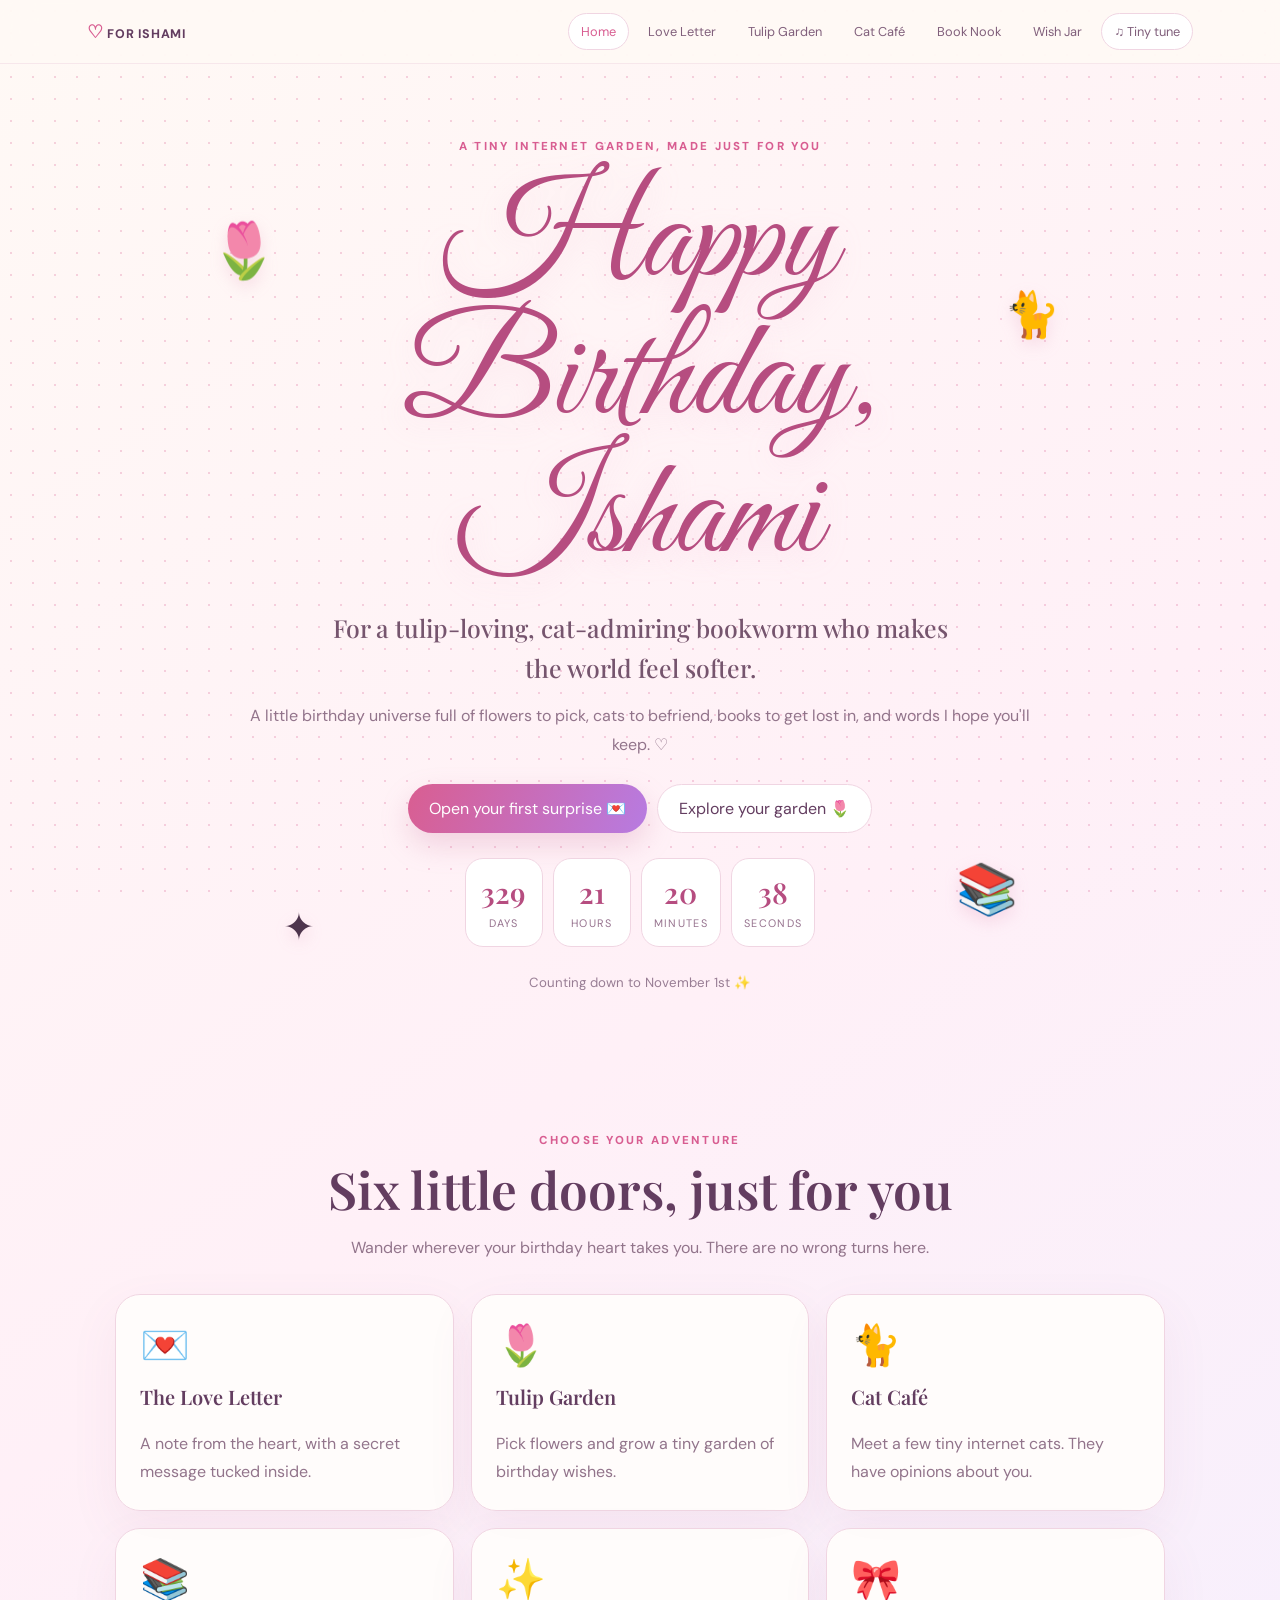
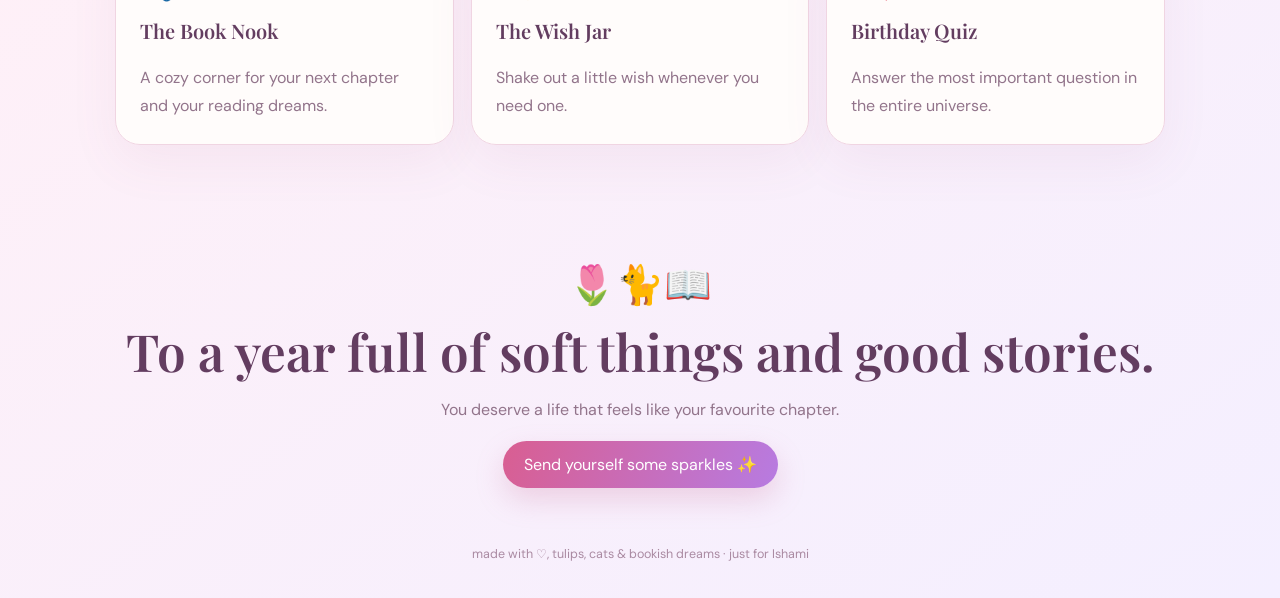
==== index.html @ 0a57facf "Add files via upload" ====
<!doctype html>
<html lang="en"><head><meta charset="utf-8"><meta name="viewport" content="width=device-width,initial-scale=1"><meta name="theme-color" content="#fff4f8"><meta name="description" content="A cute birthday garden made with tulips, cats, books, and love."><title>A Birthday Garden | For Ishami ♡</title><link rel="stylesheet" href="style.css"></head><body>
<div class="topbar"><nav class="nav"><a class="brand" href="index.html"><span>♡</span> for Ishami</a><div class="navlinks"><a class="active" href="index.html">Home</a><a class="" href="letter.html">Love Letter</a><a class="" href="garden.html">Tulip Garden</a><a class="" href="cats.html">Cat Café</a><a class="" href="library.html">Book Nook</a><a class="" href="wishes.html">Wish Jar</a><button class="music-btn" id="musicBtn" aria-pressed="false">♫ Tiny tune</button></div></nav></div>

<main>
<header class="hero wrap"><span class="float f1">🌷</span><span class="float f2">🐈</span><span class="float f3">✦</span><span class="float f4">📚</span>
<div class="hero-inner"><div class="eyebrow">a tiny internet garden, made just for you</div><h1>Happy Birthday,<br>Ishami</h1><p class="lead">For a tulip-loving, cat-admiring bookworm who makes the world feel softer.</p><p class="muted">A little birthday universe full of flowers to pick, cats to befriend, books to get lost in, and words I hope you'll keep. ♡</p><div class="actions"><a class="btn" href="letter.html">Open your first surprise 💌</a><a class="btn secondary" href="garden.html">Explore your garden 🌷</a></div><div class="countdown" id="countdown"><div class="time-box"><strong id="days">--</strong><span>Days</span></div><div class="time-box"><strong id="hours">--</strong><span>Hours</span></div><div class="time-box"><strong id="mins">--</strong><span>Minutes</span></div><div class="time-box"><strong id="secs">--</strong><span>Seconds</span></div></div><p class="tiny" id="countNote">Counting down to November 1st ✨</p></div></header>
<section class="section wrap"><div class="section-head"><div class="kicker">choose your adventure</div><h2>Six little doors, just for you</h2><p class="muted">Wander wherever your birthday heart takes you. There are no wrong turns here.</p></div><div class="grid">
<a class="card" href="letter.html"><span class="big">💌</span><h3>The Love Letter</h3><p>A note from the heart, with a secret message tucked inside.</p></a>
<a class="card" href="garden.html"><span class="big">🌷</span><h3>Tulip Garden</h3><p>Pick flowers and grow a tiny garden of birthday wishes.</p></a>
<a class="card" href="cats.html"><span class="big">🐈</span><h3>Cat Café</h3><p>Meet a few tiny internet cats. They have opinions about you.</p></a>
<a class="card" href="library.html"><span class="big">📚</span><h3>The Book Nook</h3><p>A cozy corner for your next chapter and your reading dreams.</p></a>
<a class="card" href="wishes.html"><span class="big">✨</span><h3>The Wish Jar</h3><p>Shake out a little wish whenever you need one.</p></a>
<a class="card" href="wishes.html#quiz"><span class="big">🎀</span><h3>Birthday Quiz</h3><p>Answer the most important question in the entire universe.</p></a>
</div></section><section class="endcap wrap"><div class="end-emoji">🌷🐈📖</div><h2>To a year full of soft things and good stories.</h2><p class="muted">You deserve a life that feels like your favourite chapter.</p><button class="btn" data-burst>Send yourself some sparkles ✨</button></section></main>
<footer class="footer">made with ♡, tulips, cats & bookish dreams · just for Ishami</footer>
<script src="script.js"></script></body></html>
---- style.css ----
@import url('https://fonts.googleapis.com/css2?family=DM+Sans:wght@400;500;600;700&family=Great+Vibes&family=Playfair+Display:wght@500;600;700&display=swap');
:root{--rose:#d85d91;--rose2:#f5a9c8;--plum:#633d60;--ink:#4e354d;--muted:#92748b;--cream:#fff9f5;--lilac:#eee5ff;--card:#fffdfbe8;--line:#f0d5e2;--shadow:0 18px 50px #9c5b8212}
*{box-sizing:border-box}html{scroll-behavior:smooth}body{margin:0;min-height:100vh;color:var(--ink);font-family:"DM Sans",sans-serif;background:linear-gradient(145deg,#fff9f5,#fff0f7 48%,#f4efff);overflow-x:hidden}
body:before{content:"";position:fixed;inset:0;z-index:-1;pointer-events:none;opacity:.25;background-image:radial-gradient(#d85d91 1px,transparent 1px);background-size:22px 22px}
a{color:inherit;text-decoration:none}button,input{font:inherit}button{cursor:pointer}.topbar{position:sticky;top:0;z-index:20;background:#fff9f5d9;backdrop-filter:blur(16px);border-bottom:1px solid #f0d5e280}.nav{max-width:1150px;margin:auto;padding:13px 22px;display:flex;align-items:center;justify-content:space-between;gap:15px}.brand{font-weight:800;letter-spacing:.06em;font-size:.78rem;text-transform:uppercase;color:var(--plum);white-space:nowrap}.brand span{color:var(--rose);font-size:1.1rem}.navlinks{display:flex;gap:6px;align-items:center;flex-wrap:wrap;justify-content:flex-end}.navlinks a,.music-btn{padding:9px 12px;border-radius:999px;font-size:.8rem;color:#805f7b;border:1px solid transparent;background:transparent}.navlinks a:hover,.navlinks a.active{background:#fff;border-color:var(--line);color:var(--rose)}.music-btn{background:#fff;border-color:var(--line)}.wrap{width:min(1050px,calc(100% - 36px));margin:auto}.hero{min-height:78vh;display:grid;place-items:center;text-align:center;padding:75px 0 65px;position:relative}.hero-inner{max-width:800px;position:relative;z-index:1}.eyebrow,.kicker{font-size:.72rem;letter-spacing:.2em;text-transform:uppercase;font-weight:800;color:var(--rose)}h1,h2,h3,p{margin-top:0}h1{font:400 clamp(4.5rem,12vw,8.8rem)/.98 "Great Vibes",cursive;color:#b64d80;margin:20px 0;text-shadow:0 8px 30px #e9a4c633}h2{font:600 clamp(2rem,5vw,3.2rem)/1.15 "Playfair Display",serif;color:var(--plum);margin:12px 0 15px}h3{font:600 1.25rem "Playfair Display",serif;color:var(--plum)}.lead{font:500 clamp(1.1rem,3vw,1.55rem)/1.6 "Playfair Display",serif;color:#76556e;max-width:650px;margin:0 auto 15px}.muted{color:var(--muted);line-height:1.8}.btn{border:0;border-radius:999px;padding:13px 21px;background:linear-gradient(110deg,#d95e91,#b77be1);color:white;box-shadow:0 12px 28px #cf78a044;display:inline-flex;align-items:center;justify-content:center;gap:8px;transition:transform .2s,box-shadow .2s}.btn:hover{transform:translateY(-3px);box-shadow:0 16px 34px #cf78a066}.btn.secondary{background:#fff;color:var(--plum);border:1px solid var(--line);box-shadow:none}.actions{display:flex;justify-content:center;gap:10px;flex-wrap:wrap;margin-top:24px}.float{position:absolute;user-select:none;animation:drift 6s ease-in-out infinite;filter:drop-shadow(0 6px 8px #d879a533)}.f1{top:15%;left:9%;font-size:3.4rem}.f2{top:22%;right:10%;font-size:2.8rem;animation-delay:-2s}.f3{bottom:12%;left:16%;font-size:2.4rem;animation-delay:-3s}.f4{bottom:15%;right:14%;font-size:3.1rem;animation-delay:-1s}@keyframes drift{0%,100%{transform:translateY(0) rotate(-7deg)}50%{transform:translateY(-15px) rotate(8deg)}}.section{padding:60px 0 85px}.section-head{text-align:center;margin-bottom:32px}.section-head .muted{max-width:580px;margin:0 auto}.grid{display:grid;grid-template-columns:repeat(3,minmax(0,1fr));gap:17px}.card{background:var(--card);border:1px solid var(--line);border-radius:25px;padding:24px;box-shadow:var(--shadow);transition:transform .25s,border-color .25s}.card:hover{transform:translateY(-5px);border-color:#e8b6cc}.card .big{font-size:2.5rem;display:block;margin-bottom:12px}.card p{color:var(--muted);line-height:1.75;margin-bottom:0}.panel{max-width:760px;margin:0 auto;background:var(--card);border:1px solid var(--line);border-radius:28px;padding:clamp(24px,5vw,45px);box-shadow:var(--shadow)}.letter-text{font:1.08rem/2 "Playfair Display",serif;color:#76556e}.signature{font:2.7rem "Great Vibes",cursive;color:#bd5c8b;margin-top:18px}.hidden{display:none}.hidden.show{display:block;animation:fadeUp .5s ease both}@keyframes fadeUp{from{opacity:0;transform:translateY(10px)}to{opacity:1;transform:translateY(0)}}.footer{text-align:center;color:#aa8aa2;font-size:.78rem;padding:28px 15px 36px}.pill{display:inline-block;padding:7px 11px;border-radius:999px;background:#fff;border:1px solid var(--line);font-size:.78rem;color:#946a8a}.countdown{display:flex;justify-content:center;gap:10px;flex-wrap:wrap;margin:25px 0}.time-box{min-width:78px;padding:14px 12px;border-radius:18px;background:#fff;border:1px solid var(--line)}.time-box strong{display:block;font:600 1.8rem "Playfair Display",serif;color:#b64d80}.time-box span{font-size:.68rem;text-transform:uppercase;letter-spacing:.12em;color:#96728e}.tiny{font-size:.83rem;color:#987d94;line-height:1.7}.divider{height:1px;background:var(--line);margin:22px 0}.garden{display:grid;grid-template-columns:repeat(4,1fr);gap:12px}.flower{border:1px solid var(--line);border-radius:22px;min-height:130px;background:#fffdfb;display:grid;place-items:center;font-size:2.6rem;transition:transform .2s;position:relative}.flower:hover{transform:rotate(-4deg) scale(1.04)}.flower small{display:block;font-size:.72rem;color:var(--muted);text-align:center;margin-top:5px}.flower .flower-content{text-align:center}.cat-grid{display:grid;grid-template-columns:repeat(3,1fr);gap:14px}.cat{background:#fff;border:1px solid var(--line);border-radius:25px;padding:20px;text-align:center;cursor:pointer;transition:transform .2s}.cat:hover{transform:translateY(-5px) rotate(1deg)}.cat-face{font-size:4rem;display:block}.cat p{color:var(--muted);font-size:.9rem;line-height:1.6}.cat-status{min-height:25px;text-align:center;color:var(--rose);margin-top:20px;font-weight:700}.book-list{display:grid;grid-template-columns:repeat(2,1fr);gap:14px}.book{display:flex;gap:16px;align-items:center;background:#fff;border:1px solid var(--line);border-radius:22px;padding:18px}.book-cover{width:64px;height:90px;flex-shrink:0;border-radius:8px 12px 12px 8px;background:linear-gradient(135deg,#e9c1d5,#b9a4e5);box-shadow:inset 5px 0 #ffffff66;display:grid;place-items:center;font-size:1.8rem}.book:nth-child(2n) .book-cover{background:linear-gradient(135deg,#f4d7a7,#e9a9bd)}.book:nth-child(3n) .book-cover{background:linear-gradient(135deg,#c7e5d5,#b3b0e7)}.book h3{margin:0 0 6px}.book p{font-size:.85rem;color:var(--muted);line-height:1.6;margin:0}.jar{font-size:5rem;display:block;text-align:center;filter:drop-shadow(0 12px 14px #b67ba233)}.wish-output{min-height:95px;display:grid;place-items:center;text-align:center;font:1.25rem/1.6 "Playfair Display",serif;color:#855d7d;margin:18px 0}.quiz-options{display:flex;flex-wrap:wrap;justify-content:center;gap:10px;margin:22px 0}.quiz-options button{border:1px solid var(--line);background:#fff;border-radius:999px;padding:11px 16px;color:var(--plum)}.quiz-options button:hover,.quiz-options button.chosen{background:#fce7f0;border-color:#e9a3c0}.answer{min-height:26px;text-align:center;color:var(--rose);font-weight:700}.sparkle{position:fixed;pointer-events:none;z-index:99;font-size:18px;animation:pop 1s ease-out forwards}@keyframes pop{0%{opacity:1;transform:translate(0,0) scale(.5)}100%{opacity:0;transform:translate(var(--dx),var(--dy)) rotate(160deg) scale(1.5)}}.progress{height:8px;background:#f5dfeb;border-radius:99px;overflow:hidden;margin:20px 0}.progress span{display:block;height:100%;width:0;background:linear-gradient(90deg,#d95e91,#b77be1);transition:width .3s}.endcap{text-align:center;padding:30px 0}.endcap .end-emoji{font-size:2.4rem}@media(max-width:760px){.nav{align-items:flex-start;flex-direction:column}.navlinks{justify-content:flex-start}.navlinks a{padding:8px 10px}.grid{grid-template-columns:1fr}.cat-grid{grid-template-columns:repeat(2,1fr)}.garden{grid-template-columns:repeat(2,1fr)}.book-list{grid-template-columns:1fr}.f1{left:3%;top:13%}.f2{right:3%;top:18%}.f3{left:5%;bottom:8%}.f4{right:5%;bottom:9%}.hero{min-height:75vh}}@media(prefers-reduced-motion:reduce){*,*:before,*:after{animation-duration:.01ms!important;animation-iteration-count:1!important;scroll-behavior:auto!important;transition:none!important}}
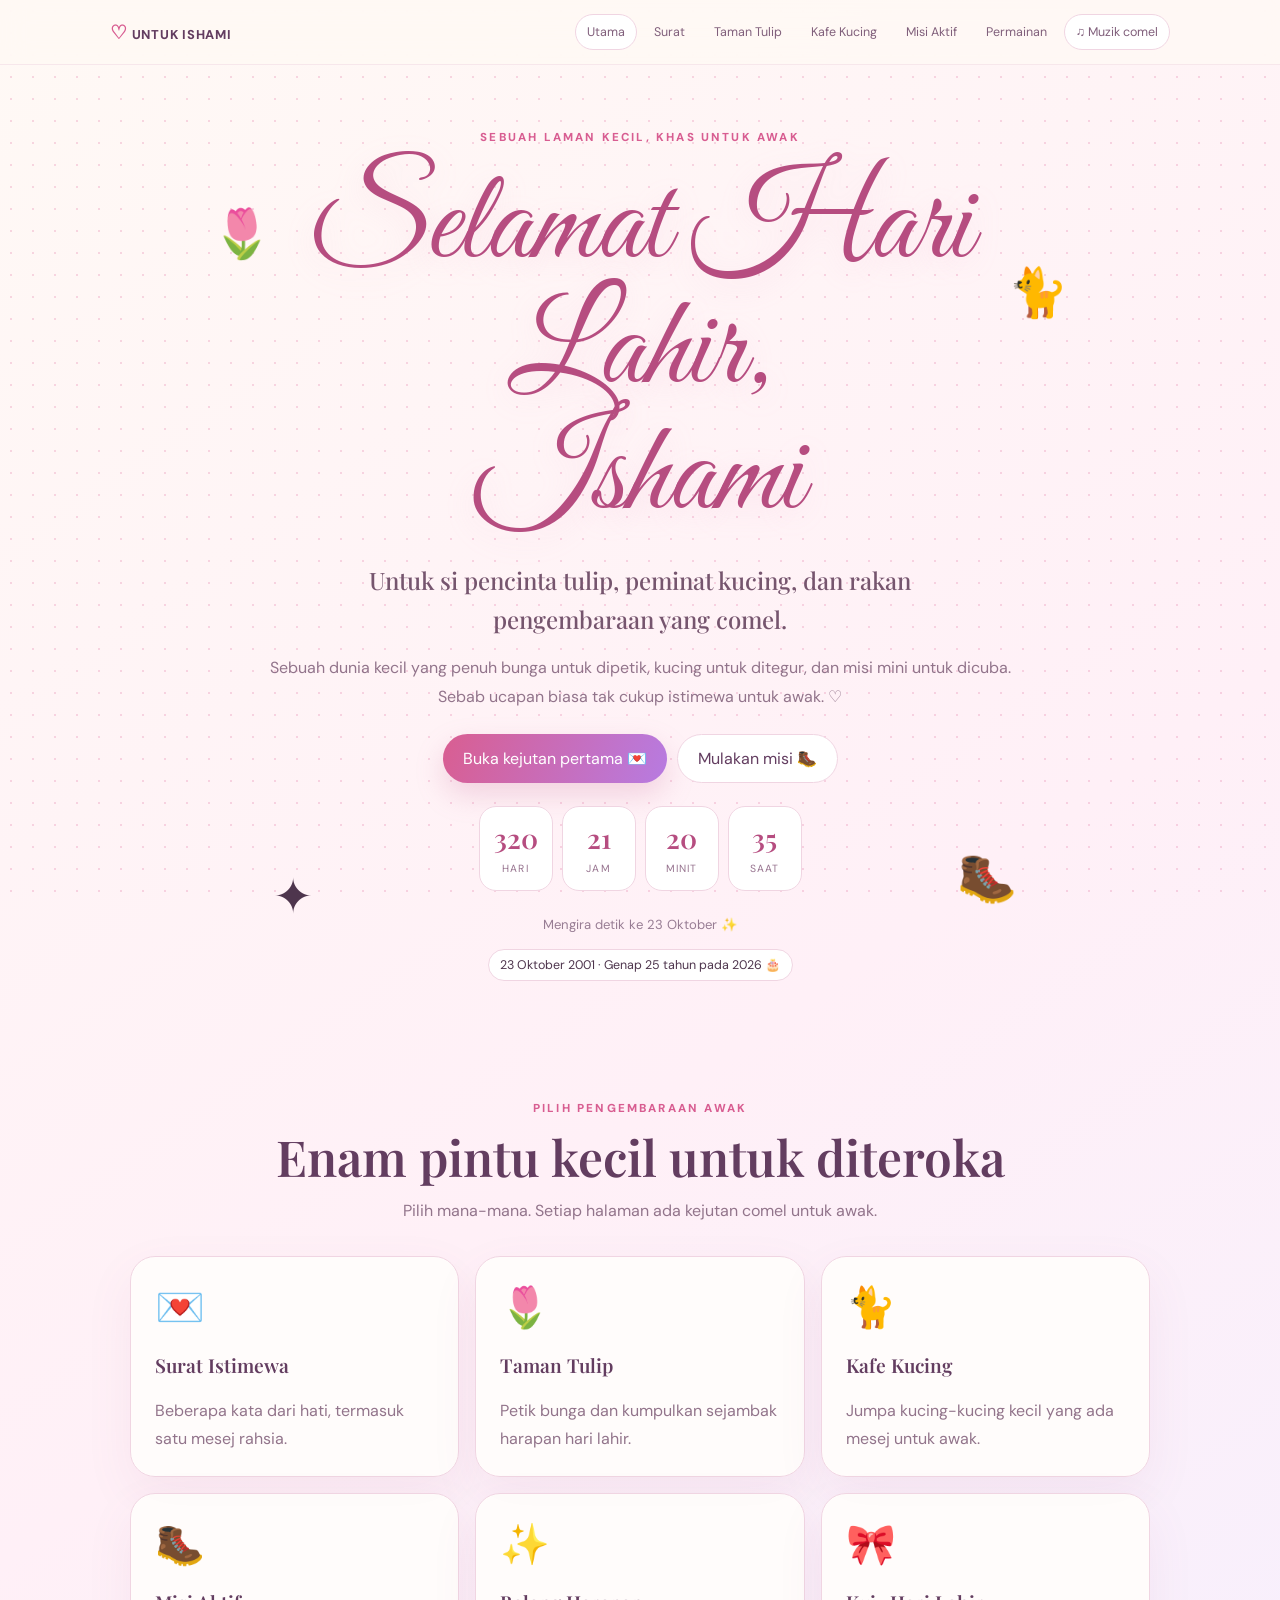
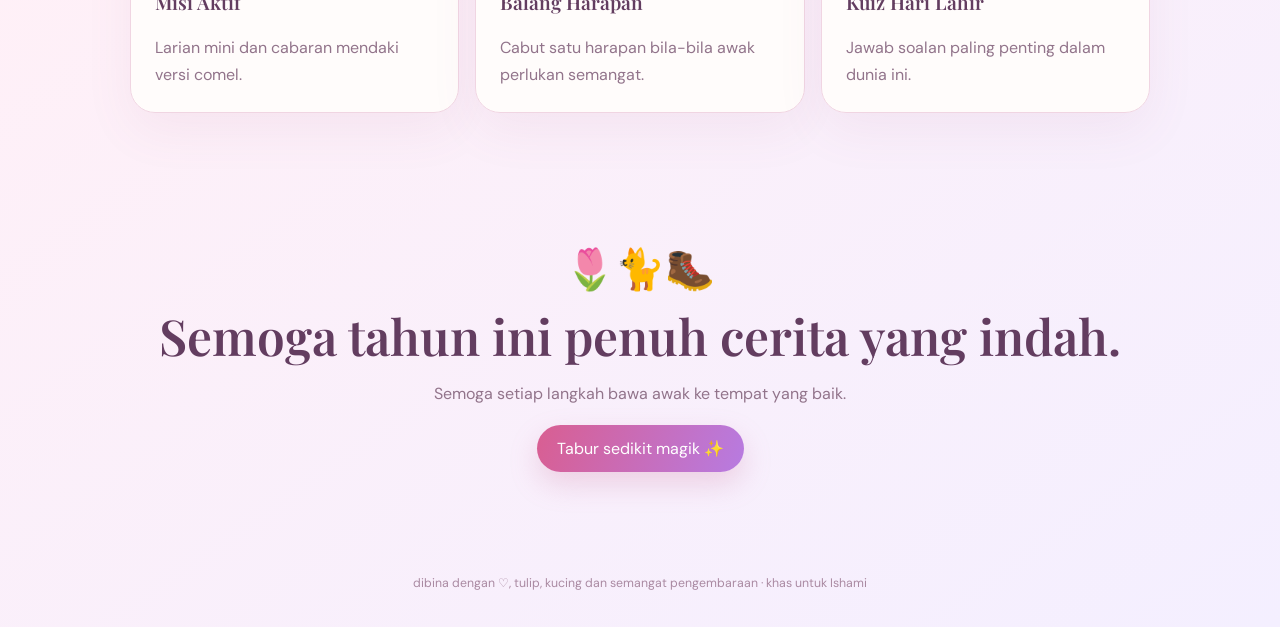
==== commit d082b0df: "Add files via upload" ====
--- a/index.html
+++ b/index.html
@@ -1,17 +1 @@
-<!doctype html>
-<html lang="en"><head><meta charset="utf-8"><meta name="viewport" content="width=device-width,initial-scale=1"><meta name="theme-color" content="#fff4f8"><meta name="description" content="A cute birthday garden made with tulips, cats, books, and love."><title>A Birthday Garden | For Ishami ♡</title><link rel="stylesheet" href="style.css"></head><body>
-<div class="topbar"><nav class="nav"><a class="brand" href="index.html"><span>♡</span> for Ishami</a><div class="navlinks"><a class="active" href="index.html">Home</a><a class="" href="letter.html">Love Letter</a><a class="" href="garden.html">Tulip Garden</a><a class="" href="cats.html">Cat Café</a><a class="" href="library.html">Book Nook</a><a class="" href="wishes.html">Wish Jar</a><button class="music-btn" id="musicBtn" aria-pressed="false">♫ Tiny tune</button></div></nav></div>
-
-<main>
-<header class="hero wrap"><span class="float f1">🌷</span><span class="float f2">🐈</span><span class="float f3">✦</span><span class="float f4">📚</span>
-<div class="hero-inner"><div class="eyebrow">a tiny internet garden, made just for you</div><h1>Happy Birthday,<br>Ishami</h1><p class="lead">For a tulip-loving, cat-admiring bookworm who makes the world feel softer.</p><p class="muted">A little birthday universe full of flowers to pick, cats to befriend, books to get lost in, and words I hope you'll keep. ♡</p><div class="actions"><a class="btn" href="letter.html">Open your first surprise 💌</a><a class="btn secondary" href="garden.html">Explore your garden 🌷</a></div><div class="countdown" id="countdown"><div class="time-box"><strong id="days">--</strong><span>Days</span></div><div class="time-box"><strong id="hours">--</strong><span>Hours</span></div><div class="time-box"><strong id="mins">--</strong><span>Minutes</span></div><div class="time-box"><strong id="secs">--</strong><span>Seconds</span></div></div><p class="tiny" id="countNote">Counting down to November 1st ✨</p></div></header>
-<section class="section wrap"><div class="section-head"><div class="kicker">choose your adventure</div><h2>Six little doors, just for you</h2><p class="muted">Wander wherever your birthday heart takes you. There are no wrong turns here.</p></div><div class="grid">
-<a class="card" href="letter.html"><span class="big">💌</span><h3>The Love Letter</h3><p>A note from the heart, with a secret message tucked inside.</p></a>
-<a class="card" href="garden.html"><span class="big">🌷</span><h3>Tulip Garden</h3><p>Pick flowers and grow a tiny garden of birthday wishes.</p></a>
-<a class="card" href="cats.html"><span class="big">🐈</span><h3>Cat Café</h3><p>Meet a few tiny internet cats. They have opinions about you.</p></a>
-<a class="card" href="library.html"><span class="big">📚</span><h3>The Book Nook</h3><p>A cozy corner for your next chapter and your reading dreams.</p></a>
-<a class="card" href="wishes.html"><span class="big">✨</span><h3>The Wish Jar</h3><p>Shake out a little wish whenever you need one.</p></a>
-<a class="card" href="wishes.html#quiz"><span class="big">🎀</span><h3>Birthday Quiz</h3><p>Answer the most important question in the entire universe.</p></a>
-</div></section><section class="endcap wrap"><div class="end-emoji">🌷🐈📖</div><h2>To a year full of soft things and good stories.</h2><p class="muted">You deserve a life that feels like your favourite chapter.</p><button class="btn" data-burst>Send yourself some sparkles ✨</button></section></main>
-<footer class="footer">made with ♡, tulips, cats & bookish dreams · just for Ishami</footer>
-<script src="script.js"></script></body></html>+<!doctype html><html lang="ms"><head><meta charset="utf-8"><meta name="viewport" content="width=device-width,initial-scale=1"><meta name="theme-color" content="#fff4f8"><title>Taman Hari Lahir | Untuk Ishami ♡</title><link rel="stylesheet" href="style.css"></head><body><div class="topbar"><nav class="nav"><a class="brand" href="index.html"><span>♡</span> untuk Ishami</a><div class="navlinks"><a class="active" href="index.html">Utama</a><a class="" href="letter.html">Surat</a><a class="" href="garden.html">Taman Tulip</a><a class="" href="cats.html">Kafe Kucing</a><a class="" href="adventure.html">Misi Aktif</a><a class="" href="wishes.html">Permainan</a><button class="music-btn" id="musicBtn">♫ Muzik comel</button></div></nav></div><main><header class="hero wrap"><span class="float f1">🌷</span><span class="float f2">🐈</span><span class="float f3">✦</span><span class="float f4">🥾</span><div class="hero-inner"><div class="eyebrow">sebuah laman kecil, khas untuk awak</div><h1>Selamat Hari Lahir,<br>Ishami</h1><p class="lead">Untuk si pencinta tulip, peminat kucing, dan rakan pengembaraan yang comel.</p><p class="muted">Sebuah dunia kecil yang penuh bunga untuk dipetik, kucing untuk ditegur, dan misi mini untuk dicuba. Sebab ucapan biasa tak cukup istimewa untuk awak. ♡</p><div class="actions"><a class="btn" href="letter.html">Buka kejutan pertama 💌</a><a class="btn secondary" href="adventure.html">Mulakan misi 🥾</a></div><div class="countdown" id="countdown"><div class="time-box"><strong id="days">--</strong><span>Hari</span></div><div class="time-box"><strong id="hours">--</strong><span>Jam</span></div><div class="time-box"><strong id="mins">--</strong><span>Minit</span></div><div class="time-box"><strong id="secs">--</strong><span>Saat</span></div></div><p class="tiny" id="countNote">Mengira detik ke 23 Oktober ✨</p><span class="pill">23 Oktober 2001 · Genap 25 tahun pada 2026 🎂</span></div></header><section class="section wrap"><div class="section-head"><div class="kicker">pilih pengembaraan awak</div><h2>Enam pintu kecil untuk diteroka</h2><p class="muted">Pilih mana-mana. Setiap halaman ada kejutan comel untuk awak.</p></div><div class="grid"><a class="card" href="letter.html"><span class="big">💌</span><h3>Surat Istimewa</h3><p>Beberapa kata dari hati, termasuk satu mesej rahsia.</p></a><a class="card" href="garden.html"><span class="big">🌷</span><h3>Taman Tulip</h3><p>Petik bunga dan kumpulkan sejambak harapan hari lahir.</p></a><a class="card" href="cats.html"><span class="big">🐈</span><h3>Kafe Kucing</h3><p>Jumpa kucing-kucing kecil yang ada mesej untuk awak.</p></a><a class="card" href="adventure.html"><span class="big">🥾</span><h3>Misi Aktif</h3><p>Larian mini dan cabaran mendaki versi comel.</p></a><a class="card" href="wishes.html"><span class="big">✨</span><h3>Balang Harapan</h3><p>Cabut satu harapan bila-bila awak perlukan semangat.</p></a><a class="card" href="wishes.html#quiz"><span class="big">🎀</span><h3>Kuiz Hari Lahir</h3><p>Jawab soalan paling penting dalam dunia ini.</p></a></div></section><section class="section wrap" style="text-align:center"><div style="font-size:2.5rem">🌷🐈🥾</div><h2>Semoga tahun ini penuh cerita yang indah.</h2><p class="muted">Semoga setiap langkah bawa awak ke tempat yang baik.</p><button class="btn" data-burst>Tabur sedikit magik ✨</button></section></main><footer class="footer">dibina dengan ♡, tulip, kucing dan semangat pengembaraan · khas untuk Ishami</footer><script src="script.js"></script></body></html>
--- a/style.css
+++ b/style.css
@@ -1,6 +1,2 @@
-
-@import url('https://fonts.googleapis.com/css2?family=DM+Sans:wght@400;500;600;700&family=Great+Vibes&family=Playfair+Display:wght@500;600;700&display=swap');
-:root{--rose:#d85d91;--rose2:#f5a9c8;--plum:#633d60;--ink:#4e354d;--muted:#92748b;--cream:#fff9f5;--lilac:#eee5ff;--card:#fffdfbe8;--line:#f0d5e2;--shadow:0 18px 50px #9c5b8212}
-*{box-sizing:border-box}html{scroll-behavior:smooth}body{margin:0;min-height:100vh;color:var(--ink);font-family:"DM Sans",sans-serif;background:linear-gradient(145deg,#fff9f5,#fff0f7 48%,#f4efff);overflow-x:hidden}
-body:before{content:"";position:fixed;inset:0;z-index:-1;pointer-events:none;opacity:.25;background-image:radial-gradient(#d85d91 1px,transparent 1px);background-size:22px 22px}
-a{color:inherit;text-decoration:none}button,input{font:inherit}button{cursor:pointer}.topbar{position:sticky;top:0;z-index:20;background:#fff9f5d9;backdrop-filter:blur(16px);border-bottom:1px solid #f0d5e280}.nav{max-width:1150px;margin:auto;padding:13px 22px;display:flex;align-items:center;justify-content:space-between;gap:15px}.brand{font-weight:800;letter-spacing:.06em;font-size:.78rem;text-transform:uppercase;color:var(--plum);white-space:nowrap}.brand span{color:var(--rose);font-size:1.1rem}.navlinks{display:flex;gap:6px;align-items:center;flex-wrap:wrap;justify-content:flex-end}.navlinks a,.music-btn{padding:9px 12px;border-radius:999px;font-size:.8rem;color:#805f7b;border:1px solid transparent;background:transparent}.navlinks a:hover,.navlinks a.active{background:#fff;border-color:var(--line);color:var(--rose)}.music-btn{background:#fff;border-color:var(--line)}.wrap{width:min(1050px,calc(100% - 36px));margin:auto}.hero{min-height:78vh;display:grid;place-items:center;text-align:center;padding:75px 0 65px;position:relative}.hero-inner{max-width:800px;position:relative;z-index:1}.eyebrow,.kicker{font-size:.72rem;letter-spacing:.2em;text-transform:uppercase;font-weight:800;color:var(--rose)}h1,h2,h3,p{margin-top:0}h1{font:400 clamp(4.5rem,12vw,8.8rem)/.98 "Great Vibes",cursive;color:#b64d80;margin:20px 0;text-shadow:0 8px 30px #e9a4c633}h2{font:600 clamp(2rem,5vw,3.2rem)/1.15 "Playfair Display",serif;color:var(--plum);margin:12px 0 15px}h3{font:600 1.25rem "Playfair Display",serif;color:var(--plum)}.lead{font:500 clamp(1.1rem,3vw,1.55rem)/1.6 "Playfair Display",serif;color:#76556e;max-width:650px;margin:0 auto 15px}.muted{color:var(--muted);line-height:1.8}.btn{border:0;border-radius:999px;padding:13px 21px;background:linear-gradient(110deg,#d95e91,#b77be1);color:white;box-shadow:0 12px 28px #cf78a044;display:inline-flex;align-items:center;justify-content:center;gap:8px;transition:transform .2s,box-shadow .2s}.btn:hover{transform:translateY(-3px);box-shadow:0 16px 34px #cf78a066}.btn.secondary{background:#fff;color:var(--plum);border:1px solid var(--line);box-shadow:none}.actions{display:flex;justify-content:center;gap:10px;flex-wrap:wrap;margin-top:24px}.float{position:absolute;user-select:none;animation:drift 6s ease-in-out infinite;filter:drop-shadow(0 6px 8px #d879a533)}.f1{top:15%;left:9%;font-size:3.4rem}.f2{top:22%;right:10%;font-size:2.8rem;animation-delay:-2s}.f3{bottom:12%;left:16%;font-size:2.4rem;animation-delay:-3s}.f4{bottom:15%;right:14%;font-size:3.1rem;animation-delay:-1s}@keyframes drift{0%,100%{transform:translateY(0) rotate(-7deg)}50%{transform:translateY(-15px) rotate(8deg)}}.section{padding:60px 0 85px}.section-head{text-align:center;margin-bottom:32px}.section-head .muted{max-width:580px;margin:0 auto}.grid{display:grid;grid-template-columns:repeat(3,minmax(0,1fr));gap:17px}.card{background:var(--card);border:1px solid var(--line);border-radius:25px;padding:24px;box-shadow:var(--shadow);transition:transform .25s,border-color .25s}.card:hover{transform:translateY(-5px);border-color:#e8b6cc}.card .big{font-size:2.5rem;display:block;margin-bottom:12px}.card p{color:var(--muted);line-height:1.75;margin-bottom:0}.panel{max-width:760px;margin:0 auto;background:var(--card);border:1px solid var(--line);border-radius:28px;padding:clamp(24px,5vw,45px);box-shadow:var(--shadow)}.letter-text{font:1.08rem/2 "Playfair Display",serif;color:#76556e}.signature{font:2.7rem "Great Vibes",cursive;color:#bd5c8b;margin-top:18px}.hidden{display:none}.hidden.show{display:block;animation:fadeUp .5s ease both}@keyframes fadeUp{from{opacity:0;transform:translateY(10px)}to{opacity:1;transform:translateY(0)}}.footer{text-align:center;color:#aa8aa2;font-size:.78rem;padding:28px 15px 36px}.pill{display:inline-block;padding:7px 11px;border-radius:999px;background:#fff;border:1px solid var(--line);font-size:.78rem;color:#946a8a}.countdown{display:flex;justify-content:center;gap:10px;flex-wrap:wrap;margin:25px 0}.time-box{min-width:78px;padding:14px 12px;border-radius:18px;background:#fff;border:1px solid var(--line)}.time-box strong{display:block;font:600 1.8rem "Playfair Display",serif;color:#b64d80}.time-box span{font-size:.68rem;text-transform:uppercase;letter-spacing:.12em;color:#96728e}.tiny{font-size:.83rem;color:#987d94;line-height:1.7}.divider{height:1px;background:var(--line);margin:22px 0}.garden{display:grid;grid-template-columns:repeat(4,1fr);gap:12px}.flower{border:1px solid var(--line);border-radius:22px;min-height:130px;background:#fffdfb;display:grid;place-items:center;font-size:2.6rem;transition:transform .2s;position:relative}.flower:hover{transform:rotate(-4deg) scale(1.04)}.flower small{display:block;font-size:.72rem;color:var(--muted);text-align:center;margin-top:5px}.flower .flower-content{text-align:center}.cat-grid{display:grid;grid-template-columns:repeat(3,1fr);gap:14px}.cat{background:#fff;border:1px solid var(--line);border-radius:25px;padding:20px;text-align:center;cursor:pointer;transition:transform .2s}.cat:hover{transform:translateY(-5px) rotate(1deg)}.cat-face{font-size:4rem;display:block}.cat p{color:var(--muted);font-size:.9rem;line-height:1.6}.cat-status{min-height:25px;text-align:center;color:var(--rose);margin-top:20px;font-weight:700}.book-list{display:grid;grid-template-columns:repeat(2,1fr);gap:14px}.book{display:flex;gap:16px;align-items:center;background:#fff;border:1px solid var(--line);border-radius:22px;padding:18px}.book-cover{width:64px;height:90px;flex-shrink:0;border-radius:8px 12px 12px 8px;background:linear-gradient(135deg,#e9c1d5,#b9a4e5);box-shadow:inset 5px 0 #ffffff66;display:grid;place-items:center;font-size:1.8rem}.book:nth-child(2n) .book-cover{background:linear-gradient(135deg,#f4d7a7,#e9a9bd)}.book:nth-child(3n) .book-cover{background:linear-gradient(135deg,#c7e5d5,#b3b0e7)}.book h3{margin:0 0 6px}.book p{font-size:.85rem;color:var(--muted);line-height:1.6;margin:0}.jar{font-size:5rem;display:block;text-align:center;filter:drop-shadow(0 12px 14px #b67ba233)}.wish-output{min-height:95px;display:grid;place-items:center;text-align:center;font:1.25rem/1.6 "Playfair Display",serif;color:#855d7d;margin:18px 0}.quiz-options{display:flex;flex-wrap:wrap;justify-content:center;gap:10px;margin:22px 0}.quiz-options button{border:1px solid var(--line);background:#fff;border-radius:999px;padding:11px 16px;color:var(--plum)}.quiz-options button:hover,.quiz-options button.chosen{background:#fce7f0;border-color:#e9a3c0}.answer{min-height:26px;text-align:center;color:var(--rose);font-weight:700}.sparkle{position:fixed;pointer-events:none;z-index:99;font-size:18px;animation:pop 1s ease-out forwards}@keyframes pop{0%{opacity:1;transform:translate(0,0) scale(.5)}100%{opacity:0;transform:translate(var(--dx),var(--dy)) rotate(160deg) scale(1.5)}}.progress{height:8px;background:#f5dfeb;border-radius:99px;overflow:hidden;margin:20px 0}.progress span{display:block;height:100%;width:0;background:linear-gradient(90deg,#d95e91,#b77be1);transition:width .3s}.endcap{text-align:center;padding:30px 0}.endcap .end-emoji{font-size:2.4rem}@media(max-width:760px){.nav{align-items:flex-start;flex-direction:column}.navlinks{justify-content:flex-start}.navlinks a{padding:8px 10px}.grid{grid-template-columns:1fr}.cat-grid{grid-template-columns:repeat(2,1fr)}.garden{grid-template-columns:repeat(2,1fr)}.book-list{grid-template-columns:1fr}.f1{left:3%;top:13%}.f2{right:3%;top:18%}.f3{left:5%;bottom:8%}.f4{right:5%;bottom:9%}.hero{min-height:75vh}}@media(prefers-reduced-motion:reduce){*,*:before,*:after{animation-duration:.01ms!important;animation-iteration-count:1!important;scroll-behavior:auto!important;transition:none!important}}
+@import url('https://fonts.googleapis.com/css2?family=DM+Sans:wght@400;600;700&family=Great+Vibes&family=Playfair+Display:wght@500;600;700&display=swap');
+:root{--pink:#f5a9c8;--rose:#d85d91;--plum:#633d60;--ink:#4e354d;--muted:#92748b;--line:#f0d5e2}*{box-sizing:border-box}body{margin:0;color:var(--ink);font-family:'DM Sans',sans-serif;background:linear-gradient(145deg,#fff9f5,#fff0f7 50%,#f4efff);min-height:100vh}body:before{content:'';position:fixed;inset:0;z-index:-1;opacity:.22;background-image:radial-gradient(#d85d91 1px,transparent 1px);background-size:22px 22px}a{color:inherit;text-decoration:none}button,input{font:inherit}button{cursor:pointer}.topbar{position:sticky;top:0;background:#fff9f5e8;backdrop-filter:blur(15px);border-bottom:1px solid #f0d5e280;z-index:9}.nav{max-width:1100px;margin:auto;padding:14px 20px;display:flex;justify-content:space-between;align-items:center;gap:12px;flex-wrap:wrap}.brand{font-weight:800;text-transform:uppercase;letter-spacing:.06em;font-size:.8rem;color:var(--plum)}.brand span{color:var(--rose);font-size:1.2rem}.navlinks{display:flex;gap:5px;align-items:center;flex-wrap:wrap}.navlinks a,.music-btn{font-size:.78rem;padding:9px 11px;border:1px solid transparent;border-radius:99px;color:#805f7b;background:transparent}.navlinks a.active,.navlinks a:hover,.music-btn{background:#fff;border-color:var(--line)}.wrap{width:min(1020px,calc(100% - 34px));margin:auto}.hero{min-height:78vh;display:grid;place-items:center;text-align:center;padding:65px 0;position:relative}.hero-inner{max-width:780px;z-index:1}.eyebrow,.kicker{font-size:.72rem;letter-spacing:.19em;text-transform:uppercase;font-weight:800;color:var(--rose)}h1{font:400 clamp(4.5rem,12vw,8rem)/.98 'Great Vibes',cursive;color:#b64d80;margin:20px 0;text-shadow:0 8px 30px #e9a4c633}h2{font:600 clamp(2rem,5vw,3.1rem)/1.15 'Playfair Display',serif;color:var(--plum);margin:12px 0}h3{font:600 1.2rem 'Playfair Display',serif;color:var(--plum)}.lead{font:500 clamp(1.1rem,3vw,1.5rem)/1.6 'Playfair Display',serif;color:#76556e;max-width:650px;margin:0 auto 14px}.muted{color:var(--muted);line-height:1.8}.tiny{font-size:.82rem;color:#987d94;line-height:1.7}.btn{border:0;border-radius:99px;padding:13px 20px;background:linear-gradient(110deg,#d95e91,#b77be1);color:white;box-shadow:0 12px 28px #cf78a044;display:inline-flex;justify-content:center;align-items:center;gap:7px}.btn.secondary{background:#fff;color:var(--plum);border:1px solid var(--line);box-shadow:none}.actions{display:flex;justify-content:center;gap:10px;flex-wrap:wrap;margin:22px 0}.float{position:absolute;animation:drift 6s ease-in-out infinite;font-size:3rem}.f1{top:14%;left:8%}.f2{top:20%;right:8%;animation-delay:-2s}.f3{bottom:12%;left:14%;animation-delay:-3s}.f4{bottom:14%;right:13%;animation-delay:-1s}@keyframes drift{50%{transform:translateY(-16px) rotate(8deg)}}.section{padding:55px 0 75px}.section-head{text-align:center;margin-bottom:30px}.section-head .muted{max-width:600px;margin:auto}.grid{display:grid;grid-template-columns:repeat(3,1fr);gap:16px}.card,.panel{background:#fffdfbe8;border:1px solid var(--line);border-radius:25px;padding:24px;box-shadow:0 18px 50px #9c5b8212}.card{transition:transform .2s}.card:hover{transform:translateY(-5px)}.card .big{font-size:2.5rem;display:block;margin-bottom:12px}.card p{color:var(--muted);line-height:1.7;margin-bottom:0}.panel{max-width:780px;margin:auto;padding:clamp(22px,5vw,42px)}.letter-text{font:1.06rem/2 'Playfair Display',serif;color:#76556e}.signature{font:2.7rem 'Great Vibes',cursive;color:#bd5c8b}.hidden{display:none}.hidden.show{display:block;animation:fade .5s ease}@keyframes fade{from{opacity:0;transform:translateY(10px)}to{opacity:1;transform:translateY(0)}}.footer{text-align:center;padding:28px 14px 36px;color:#aa8aa2;font-size:.77rem}.countdown{display:flex;justify-content:center;gap:9px;flex-wrap:wrap;margin:23px 0}.time-box{min-width:74px;padding:13px;background:#fff;border:1px solid var(--line);border-radius:17px}.time-box strong{display:block;font:600 1.7rem 'Playfair Display',serif;color:#b64d80}.time-box span{font-size:.65rem;text-transform:uppercase;letter-spacing:.1em;color:#96728e}.pill{display:inline-block;padding:7px 11px;background:white;border:1px solid var(--line);border-radius:99px;font-size:.78rem}.garden,.cat-grid{display:grid;grid-template-columns:repeat(4,1fr);gap:12px}.flower,.cat{background:#fff;border:1px solid var(--line);border-radius:22px;padding:17px;text-align:center}.flower{min-height:115px;font-size:2.2rem}.flower small{display:block;font-size:.7rem;color:var(--muted)}.cat-grid{grid-template-columns:repeat(3,1fr)}.cat{cursor:pointer}.cat-face{display:block;font-size:3.5rem}.cat p{font-size:.87rem;color:var(--muted);line-height:1.6}.status{text-align:center;color:var(--rose);font-weight:700;min-height:28px;margin:20px 0}.progress{height:8px;background:#f5dfeb;border-radius:99px;overflow:hidden;margin:15px 0}.progress span{display:block;height:100%;width:0;background:linear-gradient(90deg,#d95e91,#b77be1);transition:width .2s}.jar{display:block;text-align:center;font-size:5rem}.wish-output{text-align:center;min-height:75px;display:grid;place-items:center;font:1.2rem/1.6 'Playfair Display',serif;color:#855d7d}.quiz-options{display:flex;flex-wrap:wrap;justify-content:center;gap:10px;margin:20px 0}.quiz-options button{border:1px solid var(--line);background:#fff;border-radius:99px;padding:11px 15px;color:var(--plum)}.answer{text-align:center;color:var(--rose);min-height:25px}.sparkle{position:fixed;pointer-events:none;z-index:99;font-size:18px;animation:pop 1s forwards}@keyframes pop{to{opacity:0;transform:translate(var(--dx),var(--dy)) rotate(160deg) scale(1.5)}}label{line-height:2}@media(max-width:760px){.nav{align-items:flex-start}.grid{grid-template-columns:1fr}.cat-grid{grid-template-columns:repeat(2,1fr)}.garden{grid-template-columns:repeat(2,1fr)}.float{font-size:2rem}.f1{left:2%}.f2{right:2%}.f3{left:5%}.f4{right:5%}}@media(prefers-reduced-motion:reduce){*{animation-duration:.01ms!important;scroll-behavior:auto!important;transition:none!important}}
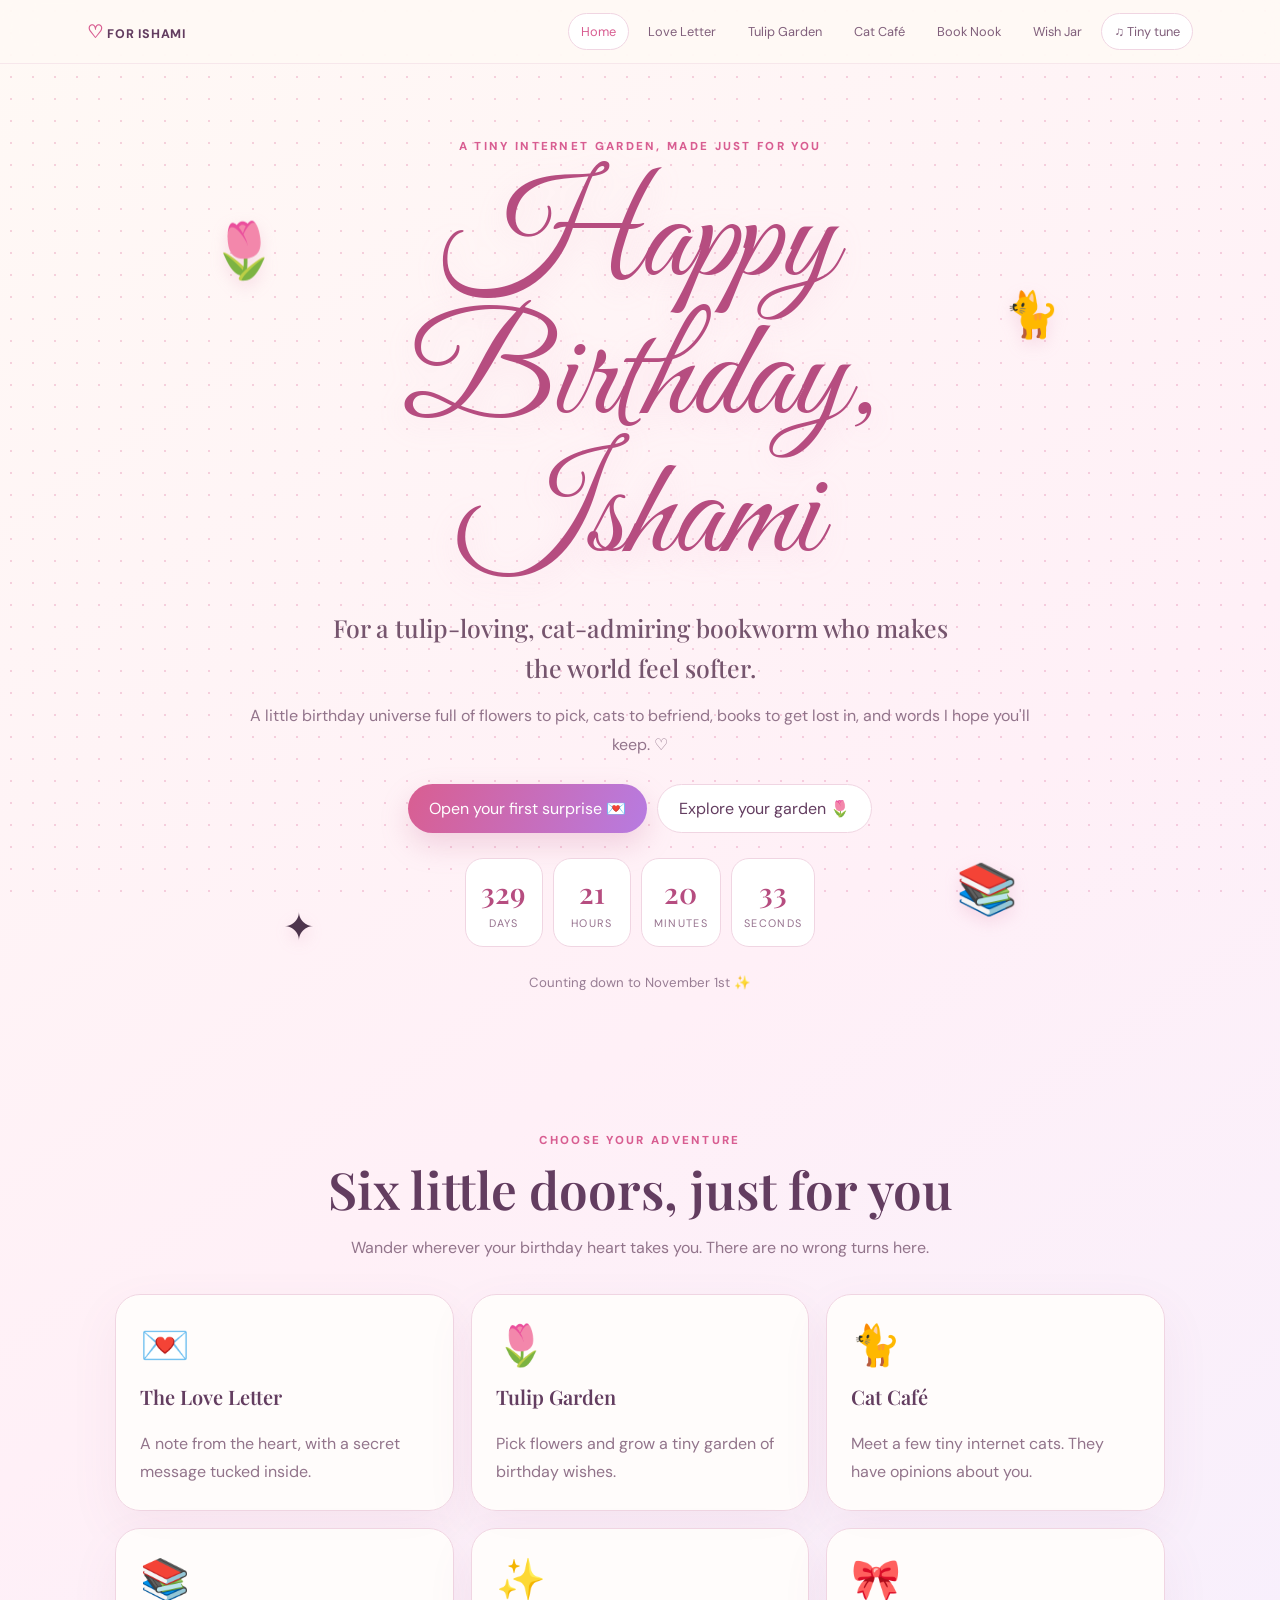
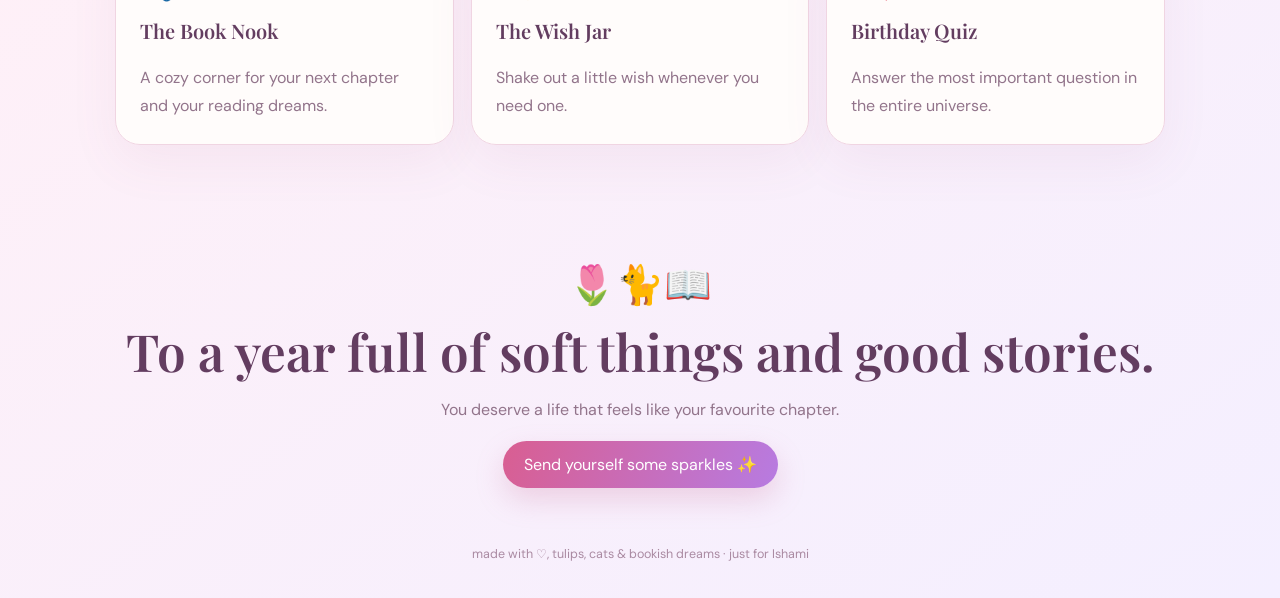
==== commit 28a916aa: "Add files via upload" ====
--- a/index.html
+++ b/index.html
@@ -1 +1,17 @@
-<!doctype html><html lang="ms"><head><meta charset="utf-8"><meta name="viewport" content="width=device-width,initial-scale=1"><meta name="theme-color" content="#fff4f8"><title>Taman Hari Lahir | Untuk Ishami ♡</title><link rel="stylesheet" href="style.css"></head><body><div class="topbar"><nav class="nav"><a class="brand" href="index.html"><span>♡</span> untuk Ishami</a><div class="navlinks"><a class="active" href="index.html">Utama</a><a class="" href="letter.html">Surat</a><a class="" href="garden.html">Taman Tulip</a><a class="" href="cats.html">Kafe Kucing</a><a class="" href="adventure.html">Misi Aktif</a><a class="" href="wishes.html">Permainan</a><button class="music-btn" id="musicBtn">♫ Muzik comel</button></div></nav></div><main><header class="hero wrap"><span class="float f1">🌷</span><span class="float f2">🐈</span><span class="float f3">✦</span><span class="float f4">🥾</span><div class="hero-inner"><div class="eyebrow">sebuah laman kecil, khas untuk awak</div><h1>Selamat Hari Lahir,<br>Ishami</h1><p class="lead">Untuk si pencinta tulip, peminat kucing, dan rakan pengembaraan yang comel.</p><p class="muted">Sebuah dunia kecil yang penuh bunga untuk dipetik, kucing untuk ditegur, dan misi mini untuk dicuba. Sebab ucapan biasa tak cukup istimewa untuk awak. ♡</p><div class="actions"><a class="btn" href="letter.html">Buka kejutan pertama 💌</a><a class="btn secondary" href="adventure.html">Mulakan misi 🥾</a></div><div class="countdown" id="countdown"><div class="time-box"><strong id="days">--</strong><span>Hari</span></div><div class="time-box"><strong id="hours">--</strong><span>Jam</span></div><div class="time-box"><strong id="mins">--</strong><span>Minit</span></div><div class="time-box"><strong id="secs">--</strong><span>Saat</span></div></div><p class="tiny" id="countNote">Mengira detik ke 23 Oktober ✨</p><span class="pill">23 Oktober 2001 · Genap 25 tahun pada 2026 🎂</span></div></header><section class="section wrap"><div class="section-head"><div class="kicker">pilih pengembaraan awak</div><h2>Enam pintu kecil untuk diteroka</h2><p class="muted">Pilih mana-mana. Setiap halaman ada kejutan comel untuk awak.</p></div><div class="grid"><a class="card" href="letter.html"><span class="big">💌</span><h3>Surat Istimewa</h3><p>Beberapa kata dari hati, termasuk satu mesej rahsia.</p></a><a class="card" href="garden.html"><span class="big">🌷</span><h3>Taman Tulip</h3><p>Petik bunga dan kumpulkan sejambak harapan hari lahir.</p></a><a class="card" href="cats.html"><span class="big">🐈</span><h3>Kafe Kucing</h3><p>Jumpa kucing-kucing kecil yang ada mesej untuk awak.</p></a><a class="card" href="adventure.html"><span class="big">🥾</span><h3>Misi Aktif</h3><p>Larian mini dan cabaran mendaki versi comel.</p></a><a class="card" href="wishes.html"><span class="big">✨</span><h3>Balang Harapan</h3><p>Cabut satu harapan bila-bila awak perlukan semangat.</p></a><a class="card" href="wishes.html#quiz"><span class="big">🎀</span><h3>Kuiz Hari Lahir</h3><p>Jawab soalan paling penting dalam dunia ini.</p></a></div></section><section class="section wrap" style="text-align:center"><div style="font-size:2.5rem">🌷🐈🥾</div><h2>Semoga tahun ini penuh cerita yang indah.</h2><p class="muted">Semoga setiap langkah bawa awak ke tempat yang baik.</p><button class="btn" data-burst>Tabur sedikit magik ✨</button></section></main><footer class="footer">dibina dengan ♡, tulip, kucing dan semangat pengembaraan · khas untuk Ishami</footer><script src="script.js"></script></body></html>+<!doctype html>
+<html lang="en"><head><meta charset="utf-8"><meta name="viewport" content="width=device-width,initial-scale=1"><meta name="theme-color" content="#fff4f8"><meta name="description" content="A cute birthday garden made with tulips, cats, books, and love."><title>A Birthday Garden | For Ishami ♡</title><link rel="stylesheet" href="style.css"></head><body>
+<div class="topbar"><nav class="nav"><a class="brand" href="index.html"><span>♡</span> for Ishami</a><div class="navlinks"><a class="active" href="index.html">Home</a><a class="" href="letter.html">Love Letter</a><a class="" href="garden.html">Tulip Garden</a><a class="" href="cats.html">Cat Café</a><a class="" href="library.html">Book Nook</a><a class="" href="wishes.html">Wish Jar</a><button class="music-btn" id="musicBtn" aria-pressed="false">♫ Tiny tune</button></div></nav></div>
+
+<main>
+<header class="hero wrap"><span class="float f1">🌷</span><span class="float f2">🐈</span><span class="float f3">✦</span><span class="float f4">📚</span>
+<div class="hero-inner"><div class="eyebrow">a tiny internet garden, made just for you</div><h1>Happy Birthday,<br>Ishami</h1><p class="lead">For a tulip-loving, cat-admiring bookworm who makes the world feel softer.</p><p class="muted">A little birthday universe full of flowers to pick, cats to befriend, books to get lost in, and words I hope you'll keep. ♡</p><div class="actions"><a class="btn" href="letter.html">Open your first surprise 💌</a><a class="btn secondary" href="garden.html">Explore your garden 🌷</a></div><div class="countdown" id="countdown"><div class="time-box"><strong id="days">--</strong><span>Days</span></div><div class="time-box"><strong id="hours">--</strong><span>Hours</span></div><div class="time-box"><strong id="mins">--</strong><span>Minutes</span></div><div class="time-box"><strong id="secs">--</strong><span>Seconds</span></div></div><p class="tiny" id="countNote">Counting down to November 1st ✨</p></div></header>
+<section class="section wrap"><div class="section-head"><div class="kicker">choose your adventure</div><h2>Six little doors, just for you</h2><p class="muted">Wander wherever your birthday heart takes you. There are no wrong turns here.</p></div><div class="grid">
+<a class="card" href="letter.html"><span class="big">💌</span><h3>The Love Letter</h3><p>A note from the heart, with a secret message tucked inside.</p></a>
+<a class="card" href="garden.html"><span class="big">🌷</span><h3>Tulip Garden</h3><p>Pick flowers and grow a tiny garden of birthday wishes.</p></a>
+<a class="card" href="cats.html"><span class="big">🐈</span><h3>Cat Café</h3><p>Meet a few tiny internet cats. They have opinions about you.</p></a>
+<a class="card" href="library.html"><span class="big">📚</span><h3>The Book Nook</h3><p>A cozy corner for your next chapter and your reading dreams.</p></a>
+<a class="card" href="wishes.html"><span class="big">✨</span><h3>The Wish Jar</h3><p>Shake out a little wish whenever you need one.</p></a>
+<a class="card" href="wishes.html#quiz"><span class="big">🎀</span><h3>Birthday Quiz</h3><p>Answer the most important question in the entire universe.</p></a>
+</div></section><section class="endcap wrap"><div class="end-emoji">🌷🐈📖</div><h2>To a year full of soft things and good stories.</h2><p class="muted">You deserve a life that feels like your favourite chapter.</p><button class="btn" data-burst>Send yourself some sparkles ✨</button></section></main>
+<footer class="footer">made with ♡, tulips, cats & bookish dreams · just for Ishami</footer>
+<script src="script.js"></script></body></html>
--- a/style.css
+++ b/style.css
@@ -1,2 +1,6 @@
-@import url('https://fonts.googleapis.com/css2?family=DM+Sans:wght@400;600;700&family=Great+Vibes&family=Playfair+Display:wght@500;600;700&display=swap');
-:root{--pink:#f5a9c8;--rose:#d85d91;--plum:#633d60;--ink:#4e354d;--muted:#92748b;--line:#f0d5e2}*{box-sizing:border-box}body{margin:0;color:var(--ink);font-family:'DM Sans',sans-serif;background:linear-gradient(145deg,#fff9f5,#fff0f7 50%,#f4efff);min-height:100vh}body:before{content:'';position:fixed;inset:0;z-index:-1;opacity:.22;background-image:radial-gradient(#d85d91 1px,transparent 1px);background-size:22px 22px}a{color:inherit;text-decoration:none}button,input{font:inherit}button{cursor:pointer}.topbar{position:sticky;top:0;background:#fff9f5e8;backdrop-filter:blur(15px);border-bottom:1px solid #f0d5e280;z-index:9}.nav{max-width:1100px;margin:auto;padding:14px 20px;display:flex;justify-content:space-between;align-items:center;gap:12px;flex-wrap:wrap}.brand{font-weight:800;text-transform:uppercase;letter-spacing:.06em;font-size:.8rem;color:var(--plum)}.brand span{color:var(--rose);font-size:1.2rem}.navlinks{display:flex;gap:5px;align-items:center;flex-wrap:wrap}.navlinks a,.music-btn{font-size:.78rem;padding:9px 11px;border:1px solid transparent;border-radius:99px;color:#805f7b;background:transparent}.navlinks a.active,.navlinks a:hover,.music-btn{background:#fff;border-color:var(--line)}.wrap{width:min(1020px,calc(100% - 34px));margin:auto}.hero{min-height:78vh;display:grid;place-items:center;text-align:center;padding:65px 0;position:relative}.hero-inner{max-width:780px;z-index:1}.eyebrow,.kicker{font-size:.72rem;letter-spacing:.19em;text-transform:uppercase;font-weight:800;color:var(--rose)}h1{font:400 clamp(4.5rem,12vw,8rem)/.98 'Great Vibes',cursive;color:#b64d80;margin:20px 0;text-shadow:0 8px 30px #e9a4c633}h2{font:600 clamp(2rem,5vw,3.1rem)/1.15 'Playfair Display',serif;color:var(--plum);margin:12px 0}h3{font:600 1.2rem 'Playfair Display',serif;color:var(--plum)}.lead{font:500 clamp(1.1rem,3vw,1.5rem)/1.6 'Playfair Display',serif;color:#76556e;max-width:650px;margin:0 auto 14px}.muted{color:var(--muted);line-height:1.8}.tiny{font-size:.82rem;color:#987d94;line-height:1.7}.btn{border:0;border-radius:99px;padding:13px 20px;background:linear-gradient(110deg,#d95e91,#b77be1);color:white;box-shadow:0 12px 28px #cf78a044;display:inline-flex;justify-content:center;align-items:center;gap:7px}.btn.secondary{background:#fff;color:var(--plum);border:1px solid var(--line);box-shadow:none}.actions{display:flex;justify-content:center;gap:10px;flex-wrap:wrap;margin:22px 0}.float{position:absolute;animation:drift 6s ease-in-out infinite;font-size:3rem}.f1{top:14%;left:8%}.f2{top:20%;right:8%;animation-delay:-2s}.f3{bottom:12%;left:14%;animation-delay:-3s}.f4{bottom:14%;right:13%;animation-delay:-1s}@keyframes drift{50%{transform:translateY(-16px) rotate(8deg)}}.section{padding:55px 0 75px}.section-head{text-align:center;margin-bottom:30px}.section-head .muted{max-width:600px;margin:auto}.grid{display:grid;grid-template-columns:repeat(3,1fr);gap:16px}.card,.panel{background:#fffdfbe8;border:1px solid var(--line);border-radius:25px;padding:24px;box-shadow:0 18px 50px #9c5b8212}.card{transition:transform .2s}.card:hover{transform:translateY(-5px)}.card .big{font-size:2.5rem;display:block;margin-bottom:12px}.card p{color:var(--muted);line-height:1.7;margin-bottom:0}.panel{max-width:780px;margin:auto;padding:clamp(22px,5vw,42px)}.letter-text{font:1.06rem/2 'Playfair Display',serif;color:#76556e}.signature{font:2.7rem 'Great Vibes',cursive;color:#bd5c8b}.hidden{display:none}.hidden.show{display:block;animation:fade .5s ease}@keyframes fade{from{opacity:0;transform:translateY(10px)}to{opacity:1;transform:translateY(0)}}.footer{text-align:center;padding:28px 14px 36px;color:#aa8aa2;font-size:.77rem}.countdown{display:flex;justify-content:center;gap:9px;flex-wrap:wrap;margin:23px 0}.time-box{min-width:74px;padding:13px;background:#fff;border:1px solid var(--line);border-radius:17px}.time-box strong{display:block;font:600 1.7rem 'Playfair Display',serif;color:#b64d80}.time-box span{font-size:.65rem;text-transform:uppercase;letter-spacing:.1em;color:#96728e}.pill{display:inline-block;padding:7px 11px;background:white;border:1px solid var(--line);border-radius:99px;font-size:.78rem}.garden,.cat-grid{display:grid;grid-template-columns:repeat(4,1fr);gap:12px}.flower,.cat{background:#fff;border:1px solid var(--line);border-radius:22px;padding:17px;text-align:center}.flower{min-height:115px;font-size:2.2rem}.flower small{display:block;font-size:.7rem;color:var(--muted)}.cat-grid{grid-template-columns:repeat(3,1fr)}.cat{cursor:pointer}.cat-face{display:block;font-size:3.5rem}.cat p{font-size:.87rem;color:var(--muted);line-height:1.6}.status{text-align:center;color:var(--rose);font-weight:700;min-height:28px;margin:20px 0}.progress{height:8px;background:#f5dfeb;border-radius:99px;overflow:hidden;margin:15px 0}.progress span{display:block;height:100%;width:0;background:linear-gradient(90deg,#d95e91,#b77be1);transition:width .2s}.jar{display:block;text-align:center;font-size:5rem}.wish-output{text-align:center;min-height:75px;display:grid;place-items:center;font:1.2rem/1.6 'Playfair Display',serif;color:#855d7d}.quiz-options{display:flex;flex-wrap:wrap;justify-content:center;gap:10px;margin:20px 0}.quiz-options button{border:1px solid var(--line);background:#fff;border-radius:99px;padding:11px 15px;color:var(--plum)}.answer{text-align:center;color:var(--rose);min-height:25px}.sparkle{position:fixed;pointer-events:none;z-index:99;font-size:18px;animation:pop 1s forwards}@keyframes pop{to{opacity:0;transform:translate(var(--dx),var(--dy)) rotate(160deg) scale(1.5)}}label{line-height:2}@media(max-width:760px){.nav{align-items:flex-start}.grid{grid-template-columns:1fr}.cat-grid{grid-template-columns:repeat(2,1fr)}.garden{grid-template-columns:repeat(2,1fr)}.float{font-size:2rem}.f1{left:2%}.f2{right:2%}.f3{left:5%}.f4{right:5%}}@media(prefers-reduced-motion:reduce){*{animation-duration:.01ms!important;scroll-behavior:auto!important;transition:none!important}}+
+@import url('https://fonts.googleapis.com/css2?family=DM+Sans:wght@400;500;600;700&family=Great+Vibes&family=Playfair+Display:wght@500;600;700&display=swap');
+:root{--rose:#d85d91;--rose2:#f5a9c8;--plum:#633d60;--ink:#4e354d;--muted:#92748b;--cream:#fff9f5;--lilac:#eee5ff;--card:#fffdfbe8;--line:#f0d5e2;--shadow:0 18px 50px #9c5b8212}
+*{box-sizing:border-box}html{scroll-behavior:smooth}body{margin:0;min-height:100vh;color:var(--ink);font-family:"DM Sans",sans-serif;background:linear-gradient(145deg,#fff9f5,#fff0f7 48%,#f4efff);overflow-x:hidden}
+body:before{content:"";position:fixed;inset:0;z-index:-1;pointer-events:none;opacity:.25;background-image:radial-gradient(#d85d91 1px,transparent 1px);background-size:22px 22px}
+a{color:inherit;text-decoration:none}button,input{font:inherit}button{cursor:pointer}.topbar{position:sticky;top:0;z-index:20;background:#fff9f5d9;backdrop-filter:blur(16px);border-bottom:1px solid #f0d5e280}.nav{max-width:1150px;margin:auto;padding:13px 22px;display:flex;align-items:center;justify-content:space-between;gap:15px}.brand{font-weight:800;letter-spacing:.06em;font-size:.78rem;text-transform:uppercase;color:var(--plum);white-space:nowrap}.brand span{color:var(--rose);font-size:1.1rem}.navlinks{display:flex;gap:6px;align-items:center;flex-wrap:wrap;justify-content:flex-end}.navlinks a,.music-btn{padding:9px 12px;border-radius:999px;font-size:.8rem;color:#805f7b;border:1px solid transparent;background:transparent}.navlinks a:hover,.navlinks a.active{background:#fff;border-color:var(--line);color:var(--rose)}.music-btn{background:#fff;border-color:var(--line)}.wrap{width:min(1050px,calc(100% - 36px));margin:auto}.hero{min-height:78vh;display:grid;place-items:center;text-align:center;padding:75px 0 65px;position:relative}.hero-inner{max-width:800px;position:relative;z-index:1}.eyebrow,.kicker{font-size:.72rem;letter-spacing:.2em;text-transform:uppercase;font-weight:800;color:var(--rose)}h1,h2,h3,p{margin-top:0}h1{font:400 clamp(4.5rem,12vw,8.8rem)/.98 "Great Vibes",cursive;color:#b64d80;margin:20px 0;text-shadow:0 8px 30px #e9a4c633}h2{font:600 clamp(2rem,5vw,3.2rem)/1.15 "Playfair Display",serif;color:var(--plum);margin:12px 0 15px}h3{font:600 1.25rem "Playfair Display",serif;color:var(--plum)}.lead{font:500 clamp(1.1rem,3vw,1.55rem)/1.6 "Playfair Display",serif;color:#76556e;max-width:650px;margin:0 auto 15px}.muted{color:var(--muted);line-height:1.8}.btn{border:0;border-radius:999px;padding:13px 21px;background:linear-gradient(110deg,#d95e91,#b77be1);color:white;box-shadow:0 12px 28px #cf78a044;display:inline-flex;align-items:center;justify-content:center;gap:8px;transition:transform .2s,box-shadow .2s}.btn:hover{transform:translateY(-3px);box-shadow:0 16px 34px #cf78a066}.btn.secondary{background:#fff;color:var(--plum);border:1px solid var(--line);box-shadow:none}.actions{display:flex;justify-content:center;gap:10px;flex-wrap:wrap;margin-top:24px}.float{position:absolute;user-select:none;animation:drift 6s ease-in-out infinite;filter:drop-shadow(0 6px 8px #d879a533)}.f1{top:15%;left:9%;font-size:3.4rem}.f2{top:22%;right:10%;font-size:2.8rem;animation-delay:-2s}.f3{bottom:12%;left:16%;font-size:2.4rem;animation-delay:-3s}.f4{bottom:15%;right:14%;font-size:3.1rem;animation-delay:-1s}@keyframes drift{0%,100%{transform:translateY(0) rotate(-7deg)}50%{transform:translateY(-15px) rotate(8deg)}}.section{padding:60px 0 85px}.section-head{text-align:center;margin-bottom:32px}.section-head .muted{max-width:580px;margin:0 auto}.grid{display:grid;grid-template-columns:repeat(3,minmax(0,1fr));gap:17px}.card{background:var(--card);border:1px solid var(--line);border-radius:25px;padding:24px;box-shadow:var(--shadow);transition:transform .25s,border-color .25s}.card:hover{transform:translateY(-5px);border-color:#e8b6cc}.card .big{font-size:2.5rem;display:block;margin-bottom:12px}.card p{color:var(--muted);line-height:1.75;margin-bottom:0}.panel{max-width:760px;margin:0 auto;background:var(--card);border:1px solid var(--line);border-radius:28px;padding:clamp(24px,5vw,45px);box-shadow:var(--shadow)}.letter-text{font:1.08rem/2 "Playfair Display",serif;color:#76556e}.signature{font:2.7rem "Great Vibes",cursive;color:#bd5c8b;margin-top:18px}.hidden{display:none}.hidden.show{display:block;animation:fadeUp .5s ease both}@keyframes fadeUp{from{opacity:0;transform:translateY(10px)}to{opacity:1;transform:translateY(0)}}.footer{text-align:center;color:#aa8aa2;font-size:.78rem;padding:28px 15px 36px}.pill{display:inline-block;padding:7px 11px;border-radius:999px;background:#fff;border:1px solid var(--line);font-size:.78rem;color:#946a8a}.countdown{display:flex;justify-content:center;gap:10px;flex-wrap:wrap;margin:25px 0}.time-box{min-width:78px;padding:14px 12px;border-radius:18px;background:#fff;border:1px solid var(--line)}.time-box strong{display:block;font:600 1.8rem "Playfair Display",serif;color:#b64d80}.time-box span{font-size:.68rem;text-transform:uppercase;letter-spacing:.12em;color:#96728e}.tiny{font-size:.83rem;color:#987d94;line-height:1.7}.divider{height:1px;background:var(--line);margin:22px 0}.garden{display:grid;grid-template-columns:repeat(4,1fr);gap:12px}.flower{border:1px solid var(--line);border-radius:22px;min-height:130px;background:#fffdfb;display:grid;place-items:center;font-size:2.6rem;transition:transform .2s;position:relative}.flower:hover{transform:rotate(-4deg) scale(1.04)}.flower small{display:block;font-size:.72rem;color:var(--muted);text-align:center;margin-top:5px}.flower .flower-content{text-align:center}.cat-grid{display:grid;grid-template-columns:repeat(3,1fr);gap:14px}.cat{background:#fff;border:1px solid var(--line);border-radius:25px;padding:20px;text-align:center;cursor:pointer;transition:transform .2s}.cat:hover{transform:translateY(-5px) rotate(1deg)}.cat-face{font-size:4rem;display:block}.cat p{color:var(--muted);font-size:.9rem;line-height:1.6}.cat-status{min-height:25px;text-align:center;color:var(--rose);margin-top:20px;font-weight:700}.book-list{display:grid;grid-template-columns:repeat(2,1fr);gap:14px}.book{display:flex;gap:16px;align-items:center;background:#fff;border:1px solid var(--line);border-radius:22px;padding:18px}.book-cover{width:64px;height:90px;flex-shrink:0;border-radius:8px 12px 12px 8px;background:linear-gradient(135deg,#e9c1d5,#b9a4e5);box-shadow:inset 5px 0 #ffffff66;display:grid;place-items:center;font-size:1.8rem}.book:nth-child(2n) .book-cover{background:linear-gradient(135deg,#f4d7a7,#e9a9bd)}.book:nth-child(3n) .book-cover{background:linear-gradient(135deg,#c7e5d5,#b3b0e7)}.book h3{margin:0 0 6px}.book p{font-size:.85rem;color:var(--muted);line-height:1.6;margin:0}.jar{font-size:5rem;display:block;text-align:center;filter:drop-shadow(0 12px 14px #b67ba233)}.wish-output{min-height:95px;display:grid;place-items:center;text-align:center;font:1.25rem/1.6 "Playfair Display",serif;color:#855d7d;margin:18px 0}.quiz-options{display:flex;flex-wrap:wrap;justify-content:center;gap:10px;margin:22px 0}.quiz-options button{border:1px solid var(--line);background:#fff;border-radius:999px;padding:11px 16px;color:var(--plum)}.quiz-options button:hover,.quiz-options button.chosen{background:#fce7f0;border-color:#e9a3c0}.answer{min-height:26px;text-align:center;color:var(--rose);font-weight:700}.sparkle{position:fixed;pointer-events:none;z-index:99;font-size:18px;animation:pop 1s ease-out forwards}@keyframes pop{0%{opacity:1;transform:translate(0,0) scale(.5)}100%{opacity:0;transform:translate(var(--dx),var(--dy)) rotate(160deg) scale(1.5)}}.progress{height:8px;background:#f5dfeb;border-radius:99px;overflow:hidden;margin:20px 0}.progress span{display:block;height:100%;width:0;background:linear-gradient(90deg,#d95e91,#b77be1);transition:width .3s}.endcap{text-align:center;padding:30px 0}.endcap .end-emoji{font-size:2.4rem}@media(max-width:760px){.nav{align-items:flex-start;flex-direction:column}.navlinks{justify-content:flex-start}.navlinks a{padding:8px 10px}.grid{grid-template-columns:1fr}.cat-grid{grid-template-columns:repeat(2,1fr)}.garden{grid-template-columns:repeat(2,1fr)}.book-list{grid-template-columns:1fr}.f1{left:3%;top:13%}.f2{right:3%;top:18%}.f3{left:5%;bottom:8%}.f4{right:5%;bottom:9%}.hero{min-height:75vh}}@media(prefers-reduced-motion:reduce){*,*:before,*:after{animation-duration:.01ms!important;animation-iteration-count:1!important;scroll-behavior:auto!important;transition:none!important}}
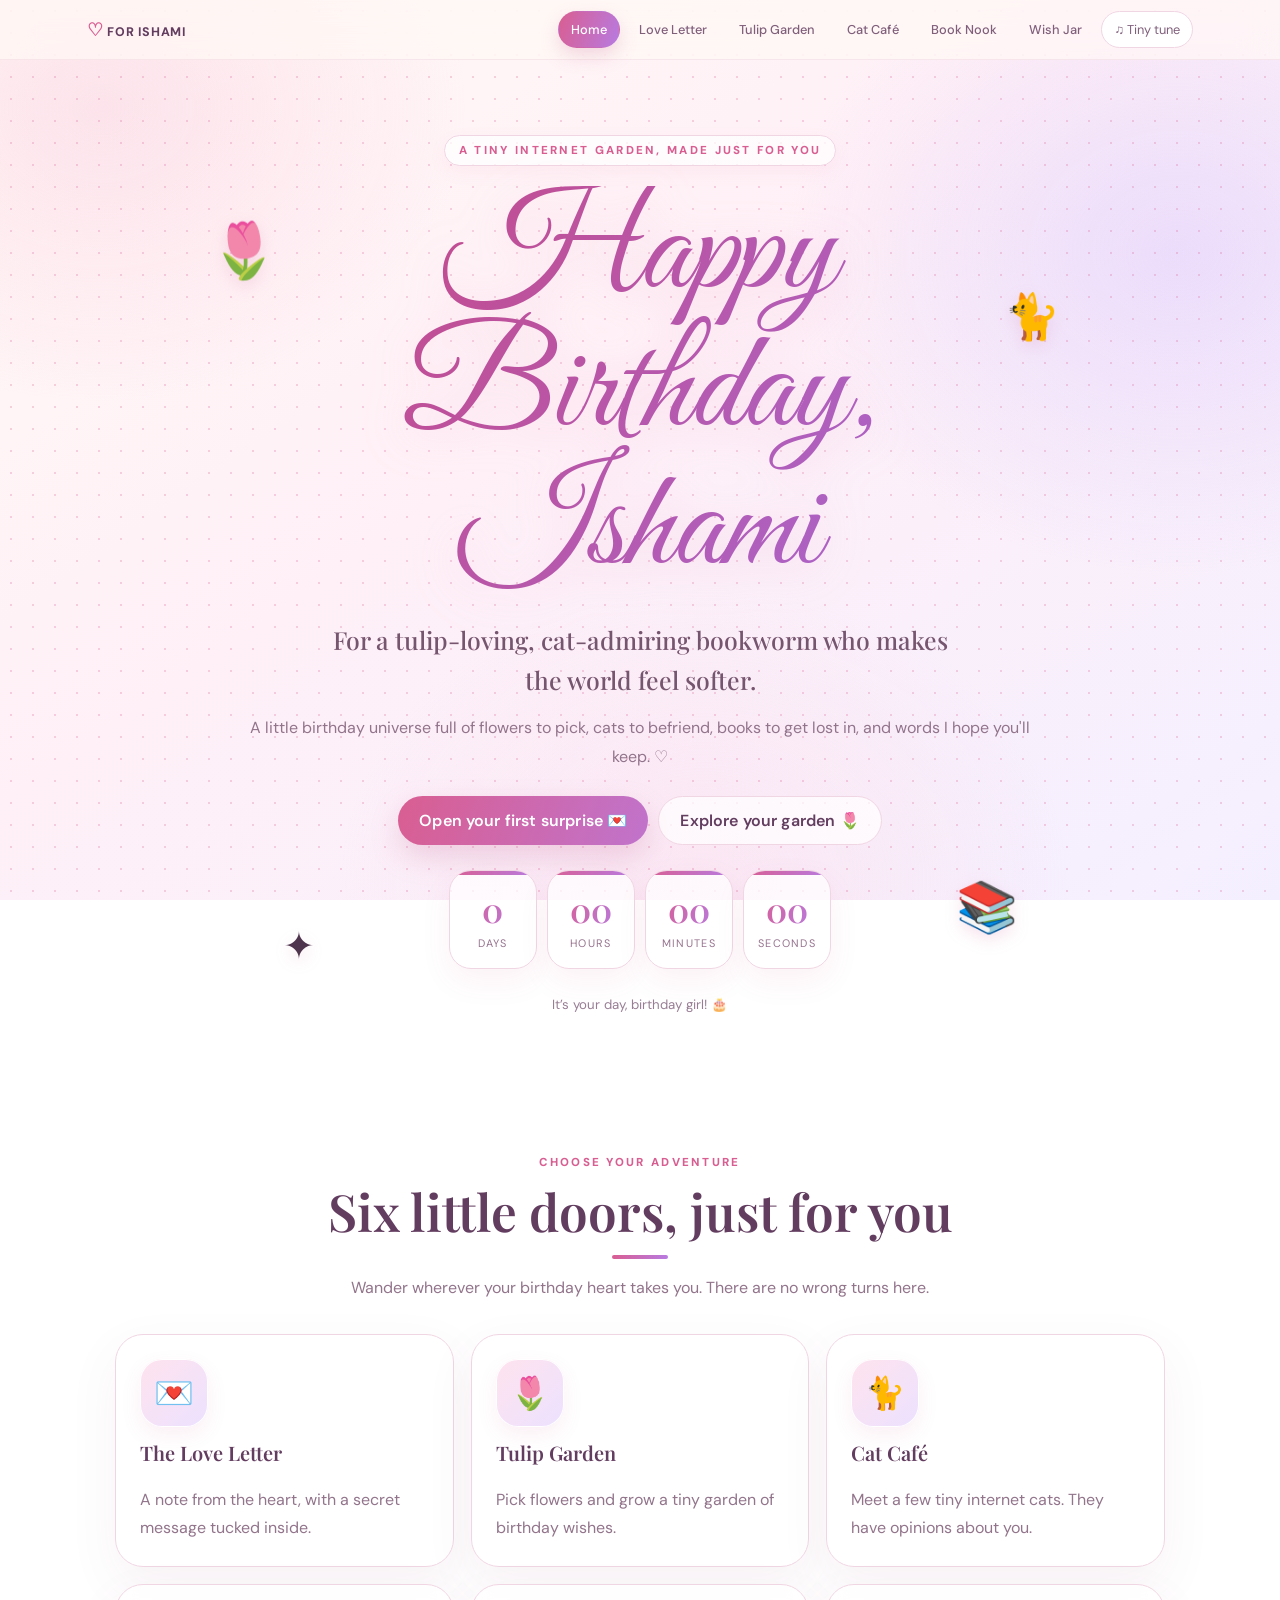
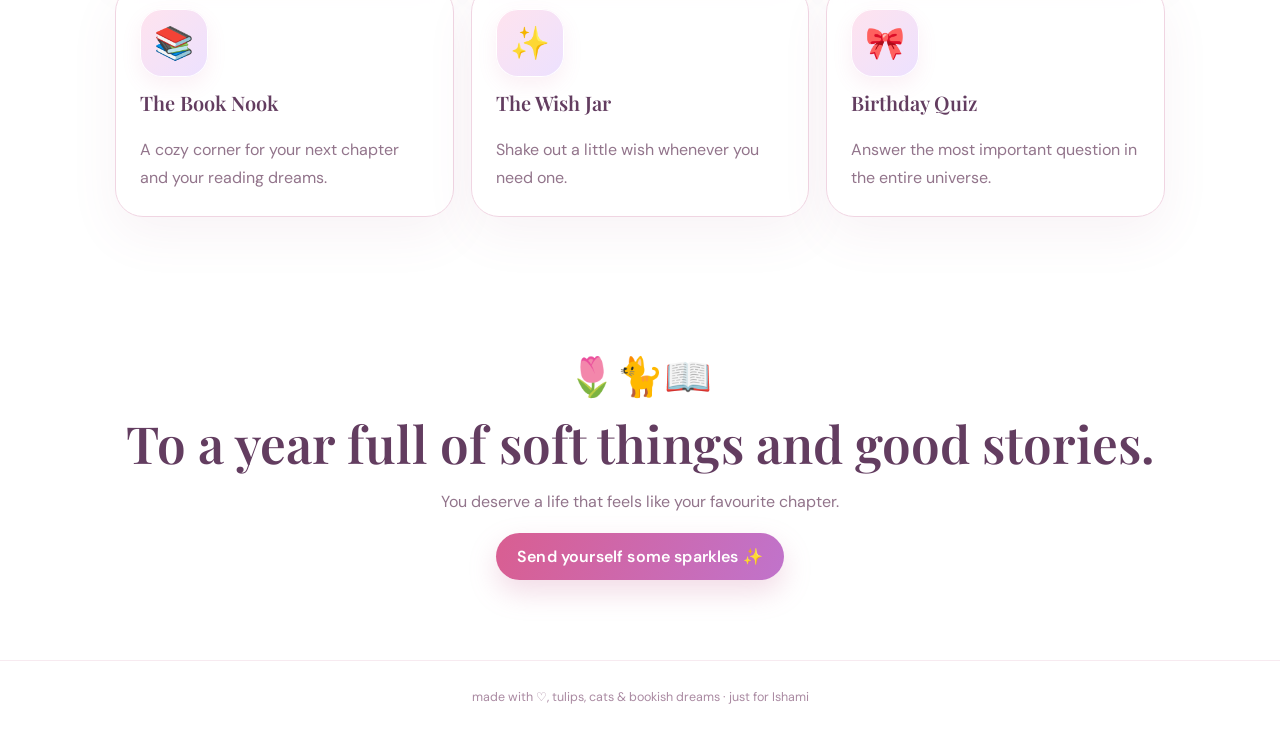
==== commit 76dde05e: "Add files via upload" ====
--- a/index.html
+++ b/index.html
@@ -1,10 +1,10 @@
 <!doctype html>
-<html lang="en"><head><meta charset="utf-8"><meta name="viewport" content="width=device-width,initial-scale=1"><meta name="theme-color" content="#fff4f8"><meta name="description" content="A cute birthday garden made with tulips, cats, books, and love."><title>A Birthday Garden | For Ishami ♡</title><link rel="stylesheet" href="style.css"></head><body>
+<html lang="en"><head><meta charset="utf-8"><meta name="viewport" content="width=device-width,initial-scale=1"><meta name="theme-color" content="#fff4f8"><meta name="description" content="A cute birthday garden made with tulips, cats, books, and love."><title>A Birthday Garden | For Ishami ♡</title><script src="lock.js"></script><link rel="stylesheet" href="style.css"></head><body>
 <div class="topbar"><nav class="nav"><a class="brand" href="index.html"><span>♡</span> for Ishami</a><div class="navlinks"><a class="active" href="index.html">Home</a><a class="" href="letter.html">Love Letter</a><a class="" href="garden.html">Tulip Garden</a><a class="" href="cats.html">Cat Café</a><a class="" href="library.html">Book Nook</a><a class="" href="wishes.html">Wish Jar</a><button class="music-btn" id="musicBtn" aria-pressed="false">♫ Tiny tune</button></div></nav></div>
 
 <main>
 <header class="hero wrap"><span class="float f1">🌷</span><span class="float f2">🐈</span><span class="float f3">✦</span><span class="float f4">📚</span>
-<div class="hero-inner"><div class="eyebrow">a tiny internet garden, made just for you</div><h1>Happy Birthday,<br>Ishami</h1><p class="lead">For a tulip-loving, cat-admiring bookworm who makes the world feel softer.</p><p class="muted">A little birthday universe full of flowers to pick, cats to befriend, books to get lost in, and words I hope you'll keep. ♡</p><div class="actions"><a class="btn" href="letter.html">Open your first surprise 💌</a><a class="btn secondary" href="garden.html">Explore your garden 🌷</a></div><div class="countdown" id="countdown"><div class="time-box"><strong id="days">--</strong><span>Days</span></div><div class="time-box"><strong id="hours">--</strong><span>Hours</span></div><div class="time-box"><strong id="mins">--</strong><span>Minutes</span></div><div class="time-box"><strong id="secs">--</strong><span>Seconds</span></div></div><p class="tiny" id="countNote">Counting down to November 1st ✨</p></div></header>
+<div class="hero-inner"><div class="eyebrow">a tiny internet garden, made just for you</div><h1>Happy Birthday,<br>Ishami</h1><p class="lead">For a tulip-loving, cat-admiring bookworm who makes the world feel softer.</p><p class="muted">A little birthday universe full of flowers to pick, cats to befriend, books to get lost in, and words I hope you'll keep. ♡</p><div class="actions"><a class="btn" href="letter.html">Open your first surprise 💌</a><a class="btn secondary" href="garden.html">Explore your garden 🌷</a></div><div class="countdown" id="countdown"><div class="time-box"><strong id="days">--</strong><span>Days</span></div><div class="time-box"><strong id="hours">--</strong><span>Hours</span></div><div class="time-box"><strong id="mins">--</strong><span>Minutes</span></div><div class="time-box"><strong id="secs">--</strong><span>Seconds</span></div></div><p class="tiny" id="countNote">Counting down to October 23rd ✨</p></div></header>
 <section class="section wrap"><div class="section-head"><div class="kicker">choose your adventure</div><h2>Six little doors, just for you</h2><p class="muted">Wander wherever your birthday heart takes you. There are no wrong turns here.</p></div><div class="grid">
 <a class="card" href="letter.html"><span class="big">💌</span><h3>The Love Letter</h3><p>A note from the heart, with a secret message tucked inside.</p></a>
 <a class="card" href="garden.html"><span class="big">🌷</span><h3>Tulip Garden</h3><p>Pick flowers and grow a tiny garden of birthday wishes.</p></a>
--- a/style.css
+++ b/style.css
@@ -4,3 +4,69 @@
 *{box-sizing:border-box}html{scroll-behavior:smooth}body{margin:0;min-height:100vh;color:var(--ink);font-family:"DM Sans",sans-serif;background:linear-gradient(145deg,#fff9f5,#fff0f7 48%,#f4efff);overflow-x:hidden}
 body:before{content:"";position:fixed;inset:0;z-index:-1;pointer-events:none;opacity:.25;background-image:radial-gradient(#d85d91 1px,transparent 1px);background-size:22px 22px}
 a{color:inherit;text-decoration:none}button,input{font:inherit}button{cursor:pointer}.topbar{position:sticky;top:0;z-index:20;background:#fff9f5d9;backdrop-filter:blur(16px);border-bottom:1px solid #f0d5e280}.nav{max-width:1150px;margin:auto;padding:13px 22px;display:flex;align-items:center;justify-content:space-between;gap:15px}.brand{font-weight:800;letter-spacing:.06em;font-size:.78rem;text-transform:uppercase;color:var(--plum);white-space:nowrap}.brand span{color:var(--rose);font-size:1.1rem}.navlinks{display:flex;gap:6px;align-items:center;flex-wrap:wrap;justify-content:flex-end}.navlinks a,.music-btn{padding:9px 12px;border-radius:999px;font-size:.8rem;color:#805f7b;border:1px solid transparent;background:transparent}.navlinks a:hover,.navlinks a.active{background:#fff;border-color:var(--line);color:var(--rose)}.music-btn{background:#fff;border-color:var(--line)}.wrap{width:min(1050px,calc(100% - 36px));margin:auto}.hero{min-height:78vh;display:grid;place-items:center;text-align:center;padding:75px 0 65px;position:relative}.hero-inner{max-width:800px;position:relative;z-index:1}.eyebrow,.kicker{font-size:.72rem;letter-spacing:.2em;text-transform:uppercase;font-weight:800;color:var(--rose)}h1,h2,h3,p{margin-top:0}h1{font:400 clamp(4.5rem,12vw,8.8rem)/.98 "Great Vibes",cursive;color:#b64d80;margin:20px 0;text-shadow:0 8px 30px #e9a4c633}h2{font:600 clamp(2rem,5vw,3.2rem)/1.15 "Playfair Display",serif;color:var(--plum);margin:12px 0 15px}h3{font:600 1.25rem "Playfair Display",serif;color:var(--plum)}.lead{font:500 clamp(1.1rem,3vw,1.55rem)/1.6 "Playfair Display",serif;color:#76556e;max-width:650px;margin:0 auto 15px}.muted{color:var(--muted);line-height:1.8}.btn{border:0;border-radius:999px;padding:13px 21px;background:linear-gradient(110deg,#d95e91,#b77be1);color:white;box-shadow:0 12px 28px #cf78a044;display:inline-flex;align-items:center;justify-content:center;gap:8px;transition:transform .2s,box-shadow .2s}.btn:hover{transform:translateY(-3px);box-shadow:0 16px 34px #cf78a066}.btn.secondary{background:#fff;color:var(--plum);border:1px solid var(--line);box-shadow:none}.actions{display:flex;justify-content:center;gap:10px;flex-wrap:wrap;margin-top:24px}.float{position:absolute;user-select:none;animation:drift 6s ease-in-out infinite;filter:drop-shadow(0 6px 8px #d879a533)}.f1{top:15%;left:9%;font-size:3.4rem}.f2{top:22%;right:10%;font-size:2.8rem;animation-delay:-2s}.f3{bottom:12%;left:16%;font-size:2.4rem;animation-delay:-3s}.f4{bottom:15%;right:14%;font-size:3.1rem;animation-delay:-1s}@keyframes drift{0%,100%{transform:translateY(0) rotate(-7deg)}50%{transform:translateY(-15px) rotate(8deg)}}.section{padding:60px 0 85px}.section-head{text-align:center;margin-bottom:32px}.section-head .muted{max-width:580px;margin:0 auto}.grid{display:grid;grid-template-columns:repeat(3,minmax(0,1fr));gap:17px}.card{background:var(--card);border:1px solid var(--line);border-radius:25px;padding:24px;box-shadow:var(--shadow);transition:transform .25s,border-color .25s}.card:hover{transform:translateY(-5px);border-color:#e8b6cc}.card .big{font-size:2.5rem;display:block;margin-bottom:12px}.card p{color:var(--muted);line-height:1.75;margin-bottom:0}.panel{max-width:760px;margin:0 auto;background:var(--card);border:1px solid var(--line);border-radius:28px;padding:clamp(24px,5vw,45px);box-shadow:var(--shadow)}.letter-text{font:1.08rem/2 "Playfair Display",serif;color:#76556e}.signature{font:2.7rem "Great Vibes",cursive;color:#bd5c8b;margin-top:18px}.hidden{display:none}.hidden.show{display:block;animation:fadeUp .5s ease both}@keyframes fadeUp{from{opacity:0;transform:translateY(10px)}to{opacity:1;transform:translateY(0)}}.footer{text-align:center;color:#aa8aa2;font-size:.78rem;padding:28px 15px 36px}.pill{display:inline-block;padding:7px 11px;border-radius:999px;background:#fff;border:1px solid var(--line);font-size:.78rem;color:#946a8a}.countdown{display:flex;justify-content:center;gap:10px;flex-wrap:wrap;margin:25px 0}.time-box{min-width:78px;padding:14px 12px;border-radius:18px;background:#fff;border:1px solid var(--line)}.time-box strong{display:block;font:600 1.8rem "Playfair Display",serif;color:#b64d80}.time-box span{font-size:.68rem;text-transform:uppercase;letter-spacing:.12em;color:#96728e}.tiny{font-size:.83rem;color:#987d94;line-height:1.7}.divider{height:1px;background:var(--line);margin:22px 0}.garden{display:grid;grid-template-columns:repeat(4,1fr);gap:12px}.flower{border:1px solid var(--line);border-radius:22px;min-height:130px;background:#fffdfb;display:grid;place-items:center;font-size:2.6rem;transition:transform .2s;position:relative}.flower:hover{transform:rotate(-4deg) scale(1.04)}.flower small{display:block;font-size:.72rem;color:var(--muted);text-align:center;margin-top:5px}.flower .flower-content{text-align:center}.cat-grid{display:grid;grid-template-columns:repeat(3,1fr);gap:14px}.cat{background:#fff;border:1px solid var(--line);border-radius:25px;padding:20px;text-align:center;cursor:pointer;transition:transform .2s}.cat:hover{transform:translateY(-5px) rotate(1deg)}.cat-face{font-size:4rem;display:block}.cat p{color:var(--muted);font-size:.9rem;line-height:1.6}.cat-status{min-height:25px;text-align:center;color:var(--rose);margin-top:20px;font-weight:700}.book-list{display:grid;grid-template-columns:repeat(2,1fr);gap:14px}.book{display:flex;gap:16px;align-items:center;background:#fff;border:1px solid var(--line);border-radius:22px;padding:18px}.book-cover{width:64px;height:90px;flex-shrink:0;border-radius:8px 12px 12px 8px;background:linear-gradient(135deg,#e9c1d5,#b9a4e5);box-shadow:inset 5px 0 #ffffff66;display:grid;place-items:center;font-size:1.8rem}.book:nth-child(2n) .book-cover{background:linear-gradient(135deg,#f4d7a7,#e9a9bd)}.book:nth-child(3n) .book-cover{background:linear-gradient(135deg,#c7e5d5,#b3b0e7)}.book h3{margin:0 0 6px}.book p{font-size:.85rem;color:var(--muted);line-height:1.6;margin:0}.jar{font-size:5rem;display:block;text-align:center;filter:drop-shadow(0 12px 14px #b67ba233)}.wish-output{min-height:95px;display:grid;place-items:center;text-align:center;font:1.25rem/1.6 "Playfair Display",serif;color:#855d7d;margin:18px 0}.quiz-options{display:flex;flex-wrap:wrap;justify-content:center;gap:10px;margin:22px 0}.quiz-options button{border:1px solid var(--line);background:#fff;border-radius:999px;padding:11px 16px;color:var(--plum)}.quiz-options button:hover,.quiz-options button.chosen{background:#fce7f0;border-color:#e9a3c0}.answer{min-height:26px;text-align:center;color:var(--rose);font-weight:700}.sparkle{position:fixed;pointer-events:none;z-index:99;font-size:18px;animation:pop 1s ease-out forwards}@keyframes pop{0%{opacity:1;transform:translate(0,0) scale(.5)}100%{opacity:0;transform:translate(var(--dx),var(--dy)) rotate(160deg) scale(1.5)}}.progress{height:8px;background:#f5dfeb;border-radius:99px;overflow:hidden;margin:20px 0}.progress span{display:block;height:100%;width:0;background:linear-gradient(90deg,#d95e91,#b77be1);transition:width .3s}.endcap{text-align:center;padding:30px 0}.endcap .end-emoji{font-size:2.4rem}@media(max-width:760px){.nav{align-items:flex-start;flex-direction:column}.navlinks{justify-content:flex-start}.navlinks a{padding:8px 10px}.grid{grid-template-columns:1fr}.cat-grid{grid-template-columns:repeat(2,1fr)}.garden{grid-template-columns:repeat(2,1fr)}.book-list{grid-template-columns:1fr}.f1{left:3%;top:13%}.f2{right:3%;top:18%}.f3{left:5%;bottom:8%}.f4{right:5%;bottom:9%}.hero{min-height:75vh}}@media(prefers-reduced-motion:reduce){*,*:before,*:after{animation-duration:.01ms!important;animation-iteration-count:1!important;scroll-behavior:auto!important;transition:none!important}}
+
+/* ===================== GUI UPGRADE ===================== */
+:root{--grad:linear-gradient(110deg,#d95e91,#b77be1);--glass:#ffffffb8;--glow:0 20px 60px #d85d9126}
+body{background:linear-gradient(145deg,#fff9f5,#fff0f7 45%,#f4efff) fixed}
+body:after{content:"";position:fixed;inset:0;z-index:-2;pointer-events:none;background:
+ radial-gradient(520px 420px at 8% 12%,#f9c6dc66,transparent 70%),
+ radial-gradient(560px 460px at 92% 28%,#d3c0ff66,transparent 70%),
+ radial-gradient(520px 420px at 55% 98%,#ffd9e866,transparent 70%)}
+:focus-visible{outline:3px solid #d85d9166;outline-offset:3px;border-radius:12px}
+
+/* nav */
+.topbar{background:#fff9f5b3;backdrop-filter:blur(18px) saturate(1.4)}
+.nav{padding:11px 22px}
+.navlinks a{transition:all .2s;font-weight:500}
+.navlinks a.active{background:var(--grad);color:#fff;border-color:transparent;box-shadow:0 8px 18px #cf78a040}
+.navlinks a:not(.active):hover{transform:translateY(-1px)}
+.music-btn{transition:all .2s}.music-btn:hover,.music-btn[aria-pressed=true]{background:#fce7f0;border-color:#e9a3c0;color:var(--rose)}
+
+/* hero */
+.eyebrow{display:inline-block;padding:7px 14px;border-radius:999px;background:var(--glass);border:1px solid var(--line);box-shadow:0 6px 18px #d85d9110}
+h1{background:linear-gradient(120deg,#c9457f,#a56ad8);-webkit-background-clip:text;background-clip:text;color:transparent;text-shadow:none;filter:drop-shadow(0 8px 22px #e9a4c64d);padding:0 .1em}
+.hero-inner>*{animation:fadeUp .8s ease both}
+.hero-inner>*:nth-child(2){animation-delay:.08s}.hero-inner>*:nth-child(3){animation-delay:.16s}.hero-inner>*:nth-child(4){animation-delay:.24s}.hero-inner>*:nth-child(5){animation-delay:.32s}.hero-inner>*:nth-child(6){animation-delay:.4s}.hero-inner>*:nth-child(7){animation-delay:.48s}
+.btn{font-weight:600;letter-spacing:.01em;background-size:140% 100%;background-position:0 0}
+.btn:hover{background-position:100% 0}.btn:active{transform:translateY(-1px) scale(.98)}
+.btn.secondary{background:var(--glass);backdrop-filter:blur(8px)}
+
+/* countdown boxes */
+.time-box{background:var(--glass);backdrop-filter:blur(10px);border-radius:22px;min-width:88px;padding:16px 14px;box-shadow:0 12px 30px #d85d9114;position:relative;overflow:hidden}
+.time-box:before{content:"";position:absolute;left:0;right:0;top:0;height:4px;background:var(--grad)}
+.time-box strong{font-size:2.1rem;background:var(--grad);-webkit-background-clip:text;background-clip:text;color:transparent;font-variant-numeric:tabular-nums}
+
+/* cards / panels */
+.card{position:relative;overflow:hidden;background:var(--glass);backdrop-filter:blur(10px);border-radius:28px}
+.card:before{content:"";position:absolute;inset:0 0 auto 0;height:4px;background:var(--grad);opacity:0;transition:opacity .25s}
+.card:hover{transform:translateY(-7px);box-shadow:var(--glow)}.card:hover:before{opacity:1}
+.card .big{width:68px;height:68px;border-radius:22px;display:grid;place-items:center;font-size:2rem;background:linear-gradient(135deg,#ffe3ee,#ece1ff);box-shadow:inset 0 0 0 1px #fff,0 8px 20px #d85d9118;transition:transform .3s}
+.card:hover .big{transform:rotate(-8deg) scale(1.08)}
+.panel{background:var(--glass);backdrop-filter:blur(12px);box-shadow:var(--glow)}
+.section-head h2:after{content:"";display:block;width:56px;height:4px;border-radius:9px;margin:14px auto 0;background:var(--grad)}
+.panel.section-head h2:after,.panel .section-head h2:after{margin-top:12px}
+.flower,.cat,.book,.quiz-options button{transition:transform .2s,box-shadow .2s,background .2s,border-color .2s}
+.flower:hover,.cat:hover,.book:hover{box-shadow:var(--glow)}
+.flower.picked{background:linear-gradient(135deg,#ffe3ee,#ece1ff);border-color:#e9a3c0;box-shadow:var(--glow)}
+.cat{background:var(--glass)}.book{background:var(--glass)}.book:hover{transform:translateY(-3px)}
+.progress{height:10px}.footer{border-top:1px solid #f0d5e280;margin-top:30px}
+.endcap{padding:50px 0}
+
+/* mobile nav: one swipeable row */
+@media(max-width:760px){.navlinks{flex-wrap:nowrap;overflow-x:auto;width:100%;padding-bottom:4px;scrollbar-width:none}.navlinks::-webkit-scrollbar{display:none}.navlinks a,.music-btn{white-space:nowrap;flex:none}.time-box{min-width:70px}.time-box strong{font-size:1.7rem}}
+
+/* ===================== LOCK SCREEN ===================== */
+.lock-screen{min-height:100vh;min-height:100dvh;display:grid;place-items:center;padding:28px 18px;position:relative;overflow:hidden;text-align:center}
+.lock-card{position:relative;z-index:1;width:min(640px,100%);padding:clamp(28px,6vw,52px) clamp(18px,5vw,44px);border-radius:36px;background:#ffffffc7;backdrop-filter:blur(16px);border:1px solid #fff;box-shadow:0 30px 80px #b67ba233,inset 0 0 0 1px #f0d5e2;animation:fadeUp .9s ease both}
+.gift{font-size:4.6rem;line-height:1;background:none;border:0;padding:6px;display:inline-block;filter:drop-shadow(0 14px 16px #b67ba24d);animation:bob 3.2s ease-in-out infinite}
+.gift.shake{animation:shake .6s ease}
+@keyframes bob{0%,100%{transform:translateY(0) rotate(-3deg)}50%{transform:translateY(-10px) rotate(3deg)}}
+@keyframes shake{0%,100%{transform:rotate(0)}15%{transform:rotate(-14deg)}35%{transform:rotate(12deg)}55%{transform:rotate(-9deg)}75%{transform:rotate(6deg)}}
+.lock-title{font-size:clamp(3.4rem,13vw,6rem);margin:14px 0 8px}
+.lock-count{margin:22px 0 18px;flex-wrap:nowrap}
+.lock-count .time-box{flex:1;min-width:0;max-width:130px}
+.lock-bar{height:10px;background:#f5dfeb;border-radius:99px;overflow:hidden;margin:6px auto 16px;max-width:420px}
+.lock-bar span{display:block;height:100%;width:3%;border-radius:99px;background:var(--grad);transition:width 1s linear}
+.lk{position:absolute;user-select:none;font-size:2.6rem;animation:drift 6s ease-in-out infinite;filter:drop-shadow(0 6px 8px #d879a533);opacity:.9}
+.lk1{top:9%;left:8%}.lk2{top:16%;right:9%;animation-delay:-2s}.lk3{bottom:12%;left:10%;animation-delay:-4s;font-size:3rem}.lk4{bottom:20%;right:12%;animation-delay:-1s}.lk5{top:52%;left:3%;animation-delay:-3s;font-size:2rem}.lk6{top:44%;right:4%;animation-delay:-5s;font-size:2rem;color:#d85d91}
+@media(max-width:560px){.lk{font-size:1.9rem}.lock-count{gap:7px}.lock-count .time-box{padding:12px 4px;border-radius:16px}.lock-count .time-box strong{font-size:1.5rem}.lock-count .time-box span{font-size:.58rem;letter-spacing:.06em}}
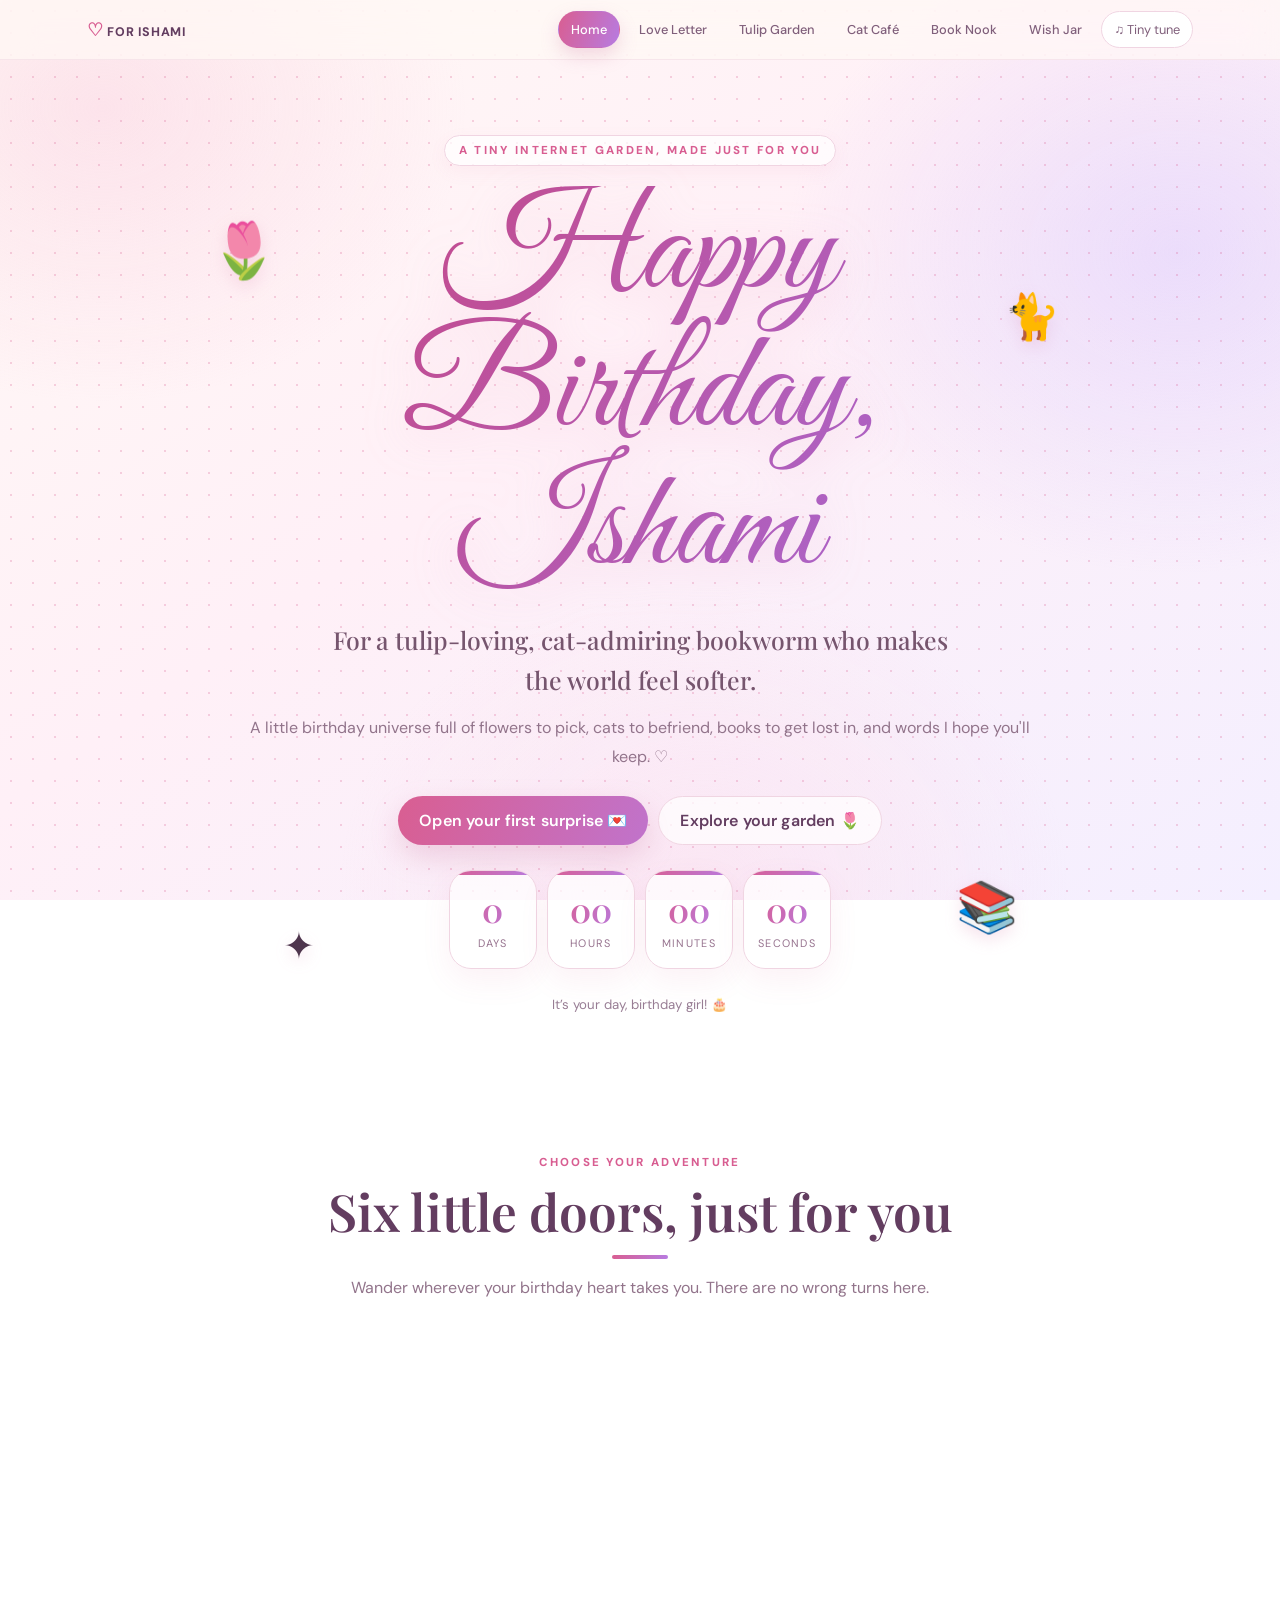
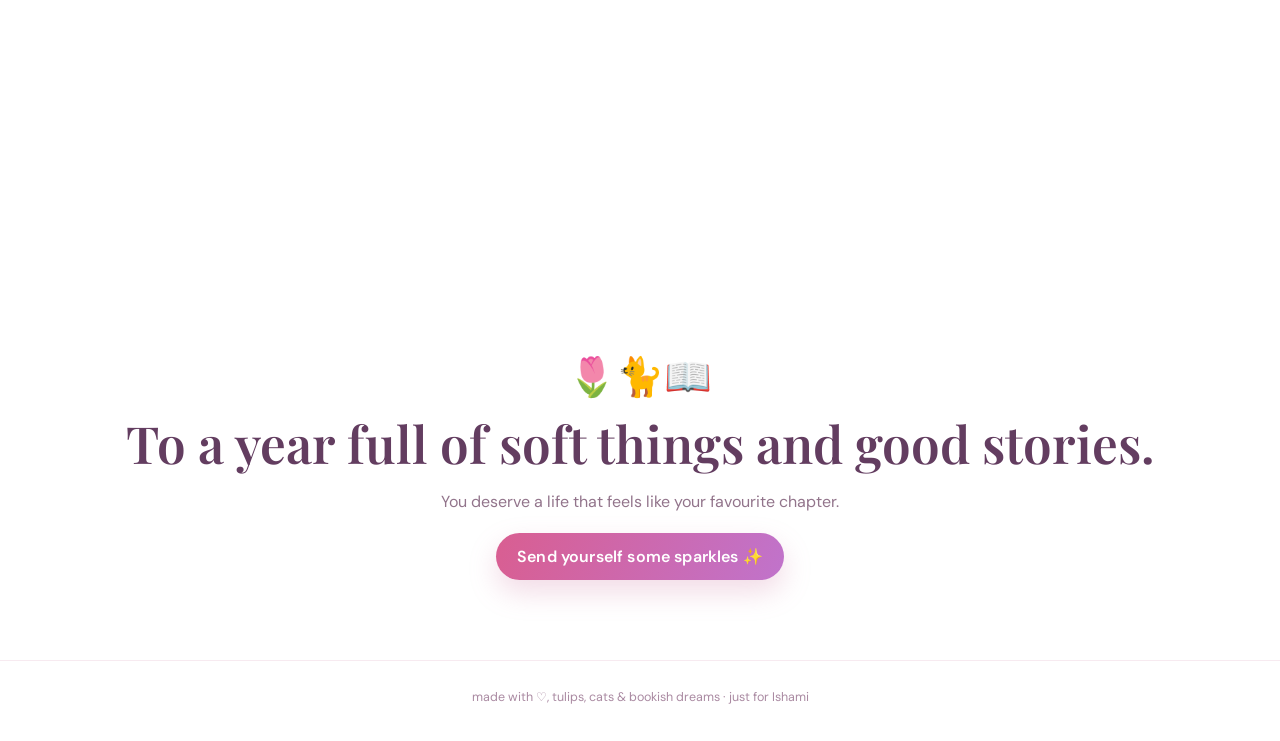
==== commit e0c0dec0: "Add files via upload" ====
--- a/index.html
+++ b/index.html
@@ -1,5 +1,5 @@
 <!doctype html>
-<html lang="en"><head><meta charset="utf-8"><meta name="viewport" content="width=device-width,initial-scale=1"><meta name="theme-color" content="#fff4f8"><meta name="description" content="A cute birthday garden made with tulips, cats, books, and love."><title>A Birthday Garden | For Ishami ♡</title><script src="lock.js"></script><link rel="stylesheet" href="style.css"></head><body>
+<html lang="en"><head><meta charset="utf-8"><meta name="viewport" content="width=device-width,initial-scale=1"><meta name="theme-color" content="#fff4f8"><meta name="description" content="A cute birthday garden made with tulips, cats, books, and love."><title>A Birthday Garden | For Ishami ♡</title><link rel="icon" type="image/svg+xml" href="favicon.svg"><link rel="icon" href="favicon.ico" sizes="any"><link rel="apple-touch-icon" href="apple-touch-icon.png"><script src="lock.js"></script><link rel="stylesheet" href="style.css"></head><body>
 <div class="topbar"><nav class="nav"><a class="brand" href="index.html"><span>♡</span> for Ishami</a><div class="navlinks"><a class="active" href="index.html">Home</a><a class="" href="letter.html">Love Letter</a><a class="" href="garden.html">Tulip Garden</a><a class="" href="cats.html">Cat Café</a><a class="" href="library.html">Book Nook</a><a class="" href="wishes.html">Wish Jar</a><button class="music-btn" id="musicBtn" aria-pressed="false">♫ Tiny tune</button></div></nav></div>
 
 <main>
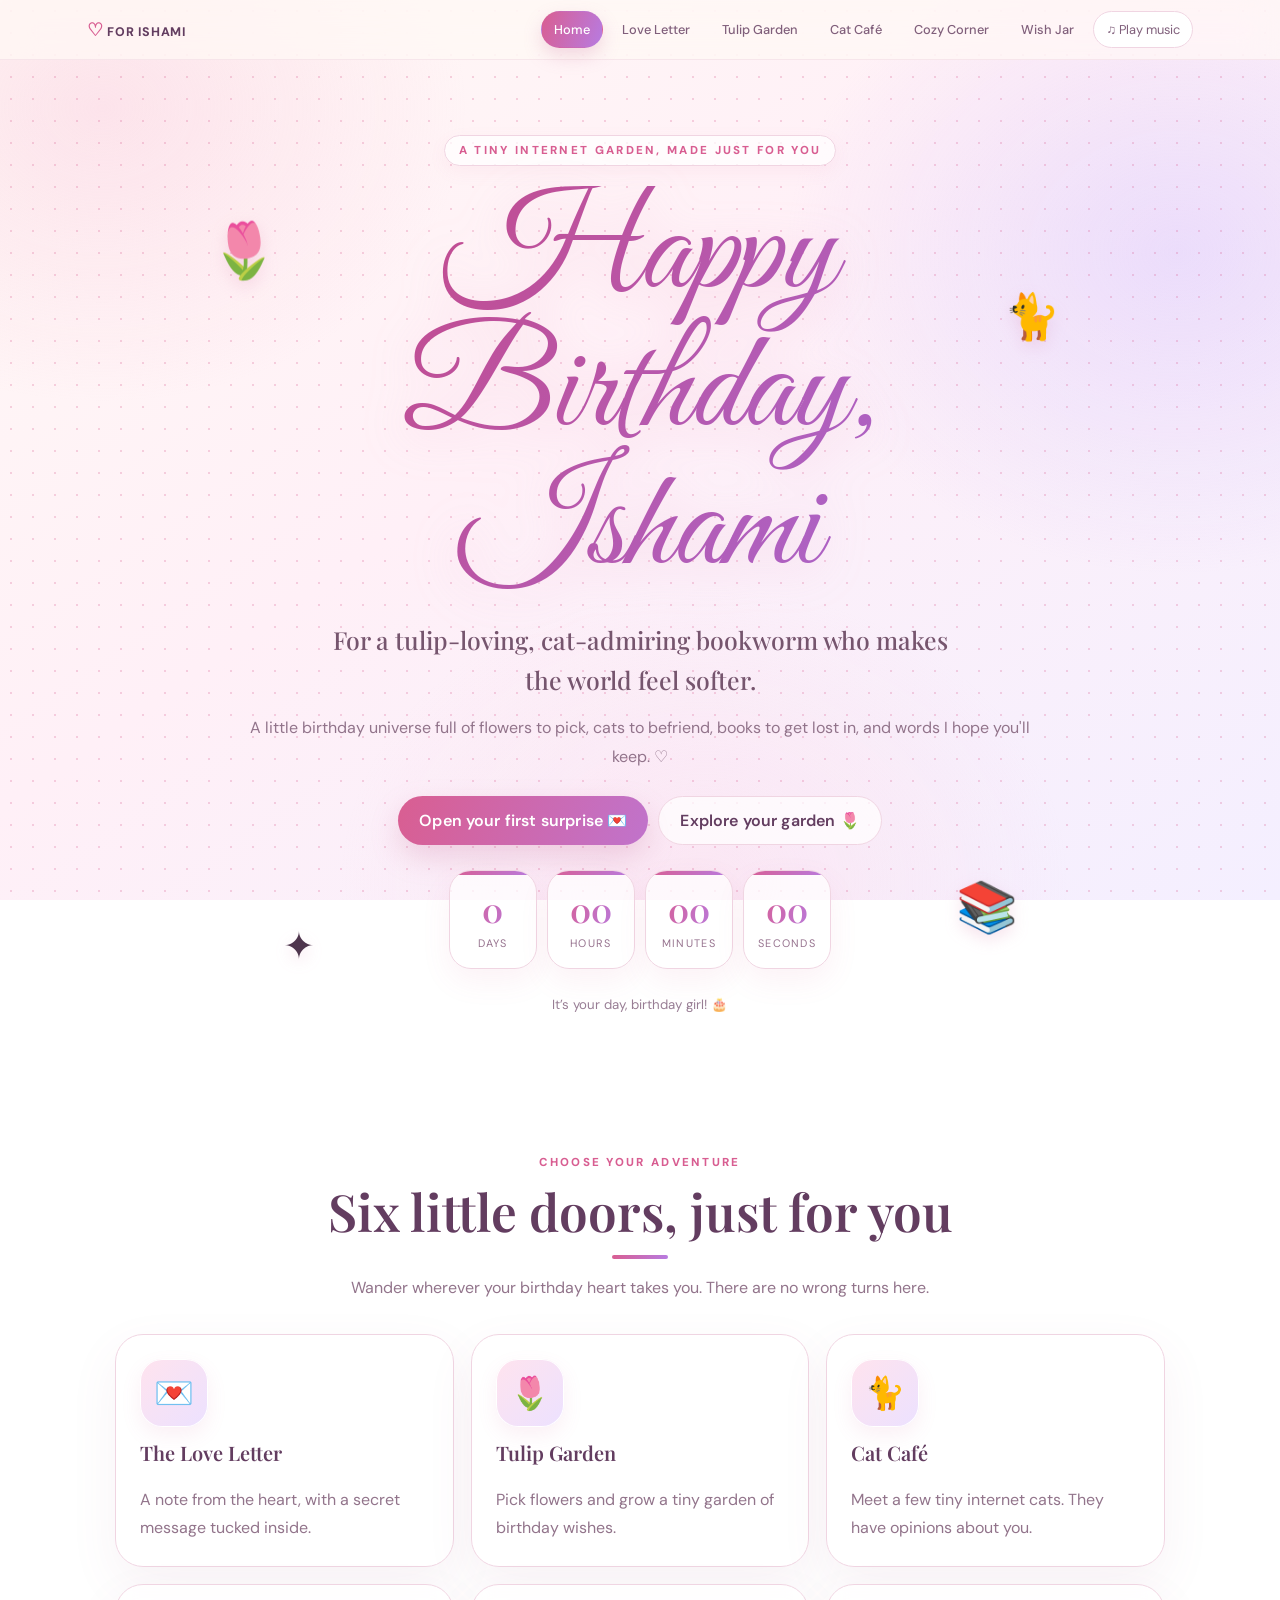
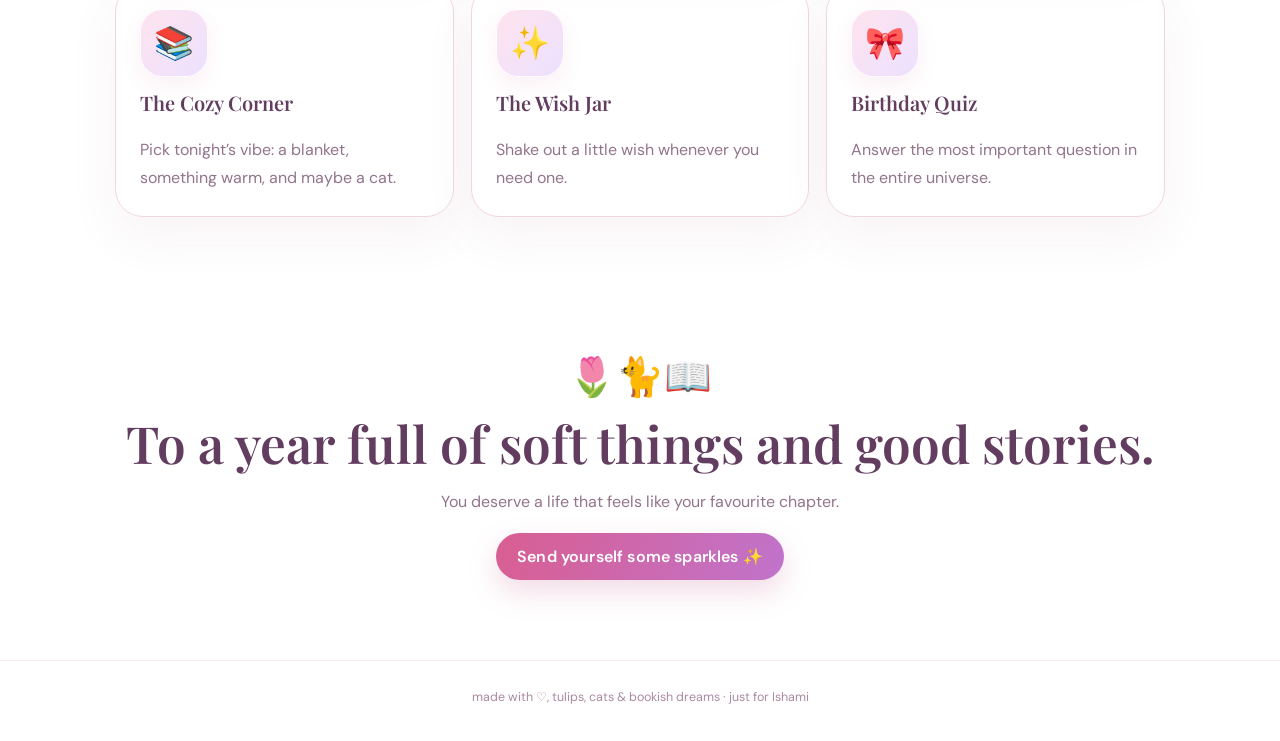
==== commit c8f93116: "Add files via upload" ====
--- a/index.html
+++ b/index.html
@@ -1,6 +1,6 @@
 <!doctype html>
 <html lang="en"><head><meta charset="utf-8"><meta name="viewport" content="width=device-width,initial-scale=1"><meta name="theme-color" content="#fff4f8"><meta name="description" content="A cute birthday garden made with tulips, cats, books, and love."><title>A Birthday Garden | For Ishami ♡</title><link rel="icon" type="image/svg+xml" href="favicon.svg"><link rel="icon" href="favicon.ico" sizes="any"><link rel="apple-touch-icon" href="apple-touch-icon.png"><script src="lock.js"></script><link rel="stylesheet" href="style.css"></head><body>
-<div class="topbar"><nav class="nav"><a class="brand" href="index.html"><span>♡</span> for Ishami</a><div class="navlinks"><a class="active" href="index.html">Home</a><a class="" href="letter.html">Love Letter</a><a class="" href="garden.html">Tulip Garden</a><a class="" href="cats.html">Cat Café</a><a class="" href="library.html">Book Nook</a><a class="" href="wishes.html">Wish Jar</a><button class="music-btn" id="musicBtn" aria-pressed="false">♫ Tiny tune</button></div></nav></div>
+<div class="topbar"><nav class="nav"><a class="brand" href="index.html"><span>♡</span> for Ishami</a><div class="navlinks"><a class="active" href="index.html">Home</a><a class="" href="letter.html">Love Letter</a><a class="" href="garden.html">Tulip Garden</a><a class="" href="cats.html">Cat Café</a><a class="" href="library.html">Cozy Corner</a><a class="" href="wishes.html">Wish Jar</a><button class="music-btn" id="musicBtn" aria-pressed="false">♫ Play music</button></div></nav></div>
 
 <main>
 <header class="hero wrap"><span class="float f1">🌷</span><span class="float f2">🐈</span><span class="float f3">✦</span><span class="float f4">📚</span>
@@ -9,7 +9,7 @@
 <a class="card" href="letter.html"><span class="big">💌</span><h3>The Love Letter</h3><p>A note from the heart, with a secret message tucked inside.</p></a>
 <a class="card" href="garden.html"><span class="big">🌷</span><h3>Tulip Garden</h3><p>Pick flowers and grow a tiny garden of birthday wishes.</p></a>
 <a class="card" href="cats.html"><span class="big">🐈</span><h3>Cat Café</h3><p>Meet a few tiny internet cats. They have opinions about you.</p></a>
-<a class="card" href="library.html"><span class="big">📚</span><h3>The Book Nook</h3><p>A cozy corner for your next chapter and your reading dreams.</p></a>
+<a class="card" href="library.html"><span class="big">📚</span><h3>The Cozy Corner</h3><p>Pick tonight’s vibe: a blanket, something warm, and maybe a cat.</p></a>
 <a class="card" href="wishes.html"><span class="big">✨</span><h3>The Wish Jar</h3><p>Shake out a little wish whenever you need one.</p></a>
 <a class="card" href="wishes.html#quiz"><span class="big">🎀</span><h3>Birthday Quiz</h3><p>Answer the most important question in the entire universe.</p></a>
 </div></section><section class="endcap wrap"><div class="end-emoji">🌷🐈📖</div><h2>To a year full of soft things and good stories.</h2><p class="muted">You deserve a life that feels like your favourite chapter.</p><button class="btn" data-burst>Send yourself some sparkles ✨</button></section></main>
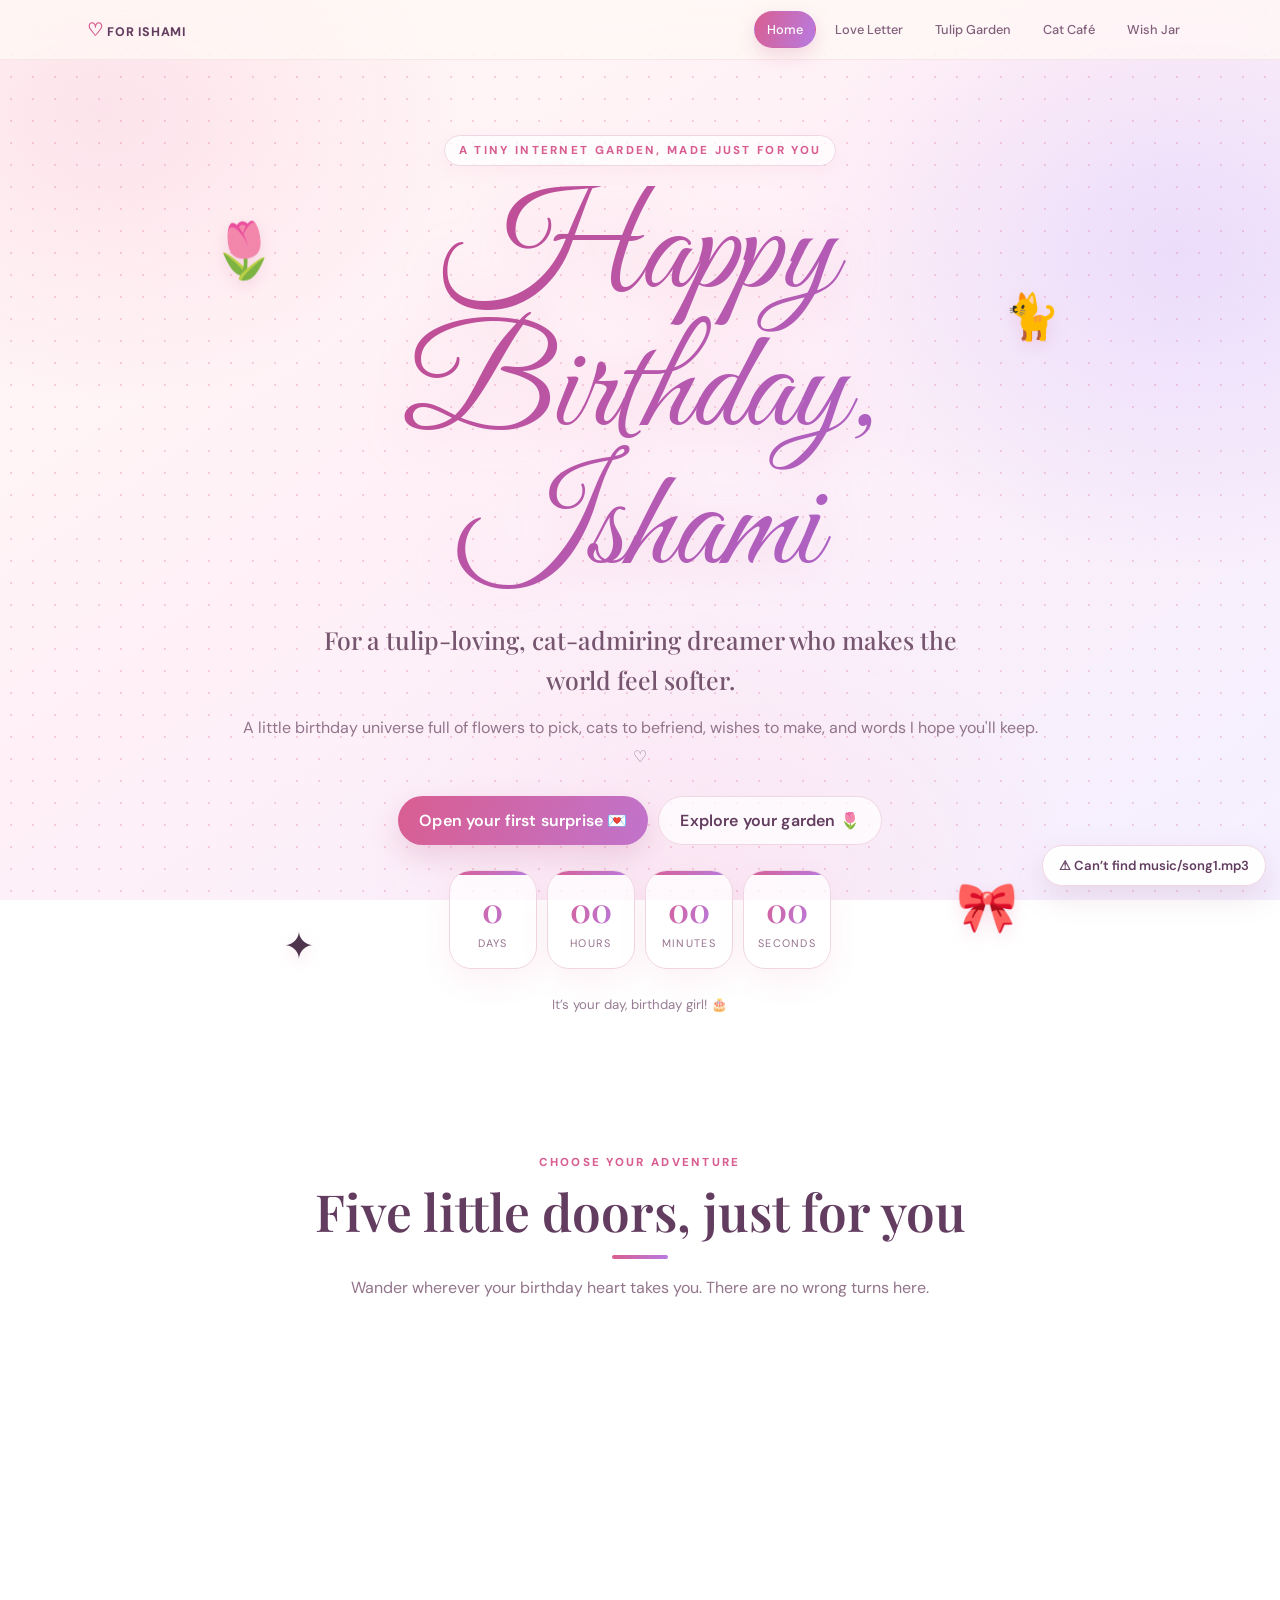
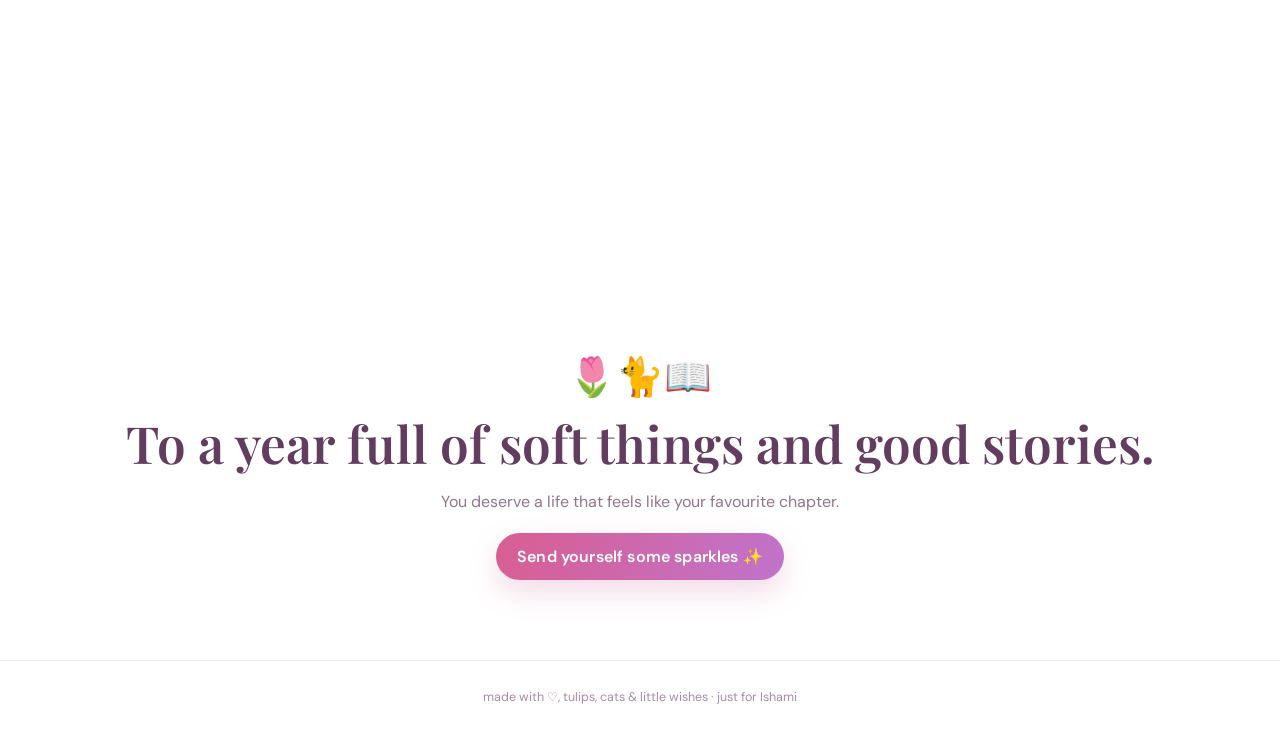
==== commit 62f85584: "Add files via upload" ====
--- a/index.html
+++ b/index.html
@@ -1,17 +1,16 @@
 <!doctype html>
-<html lang="en"><head><meta charset="utf-8"><meta name="viewport" content="width=device-width,initial-scale=1"><meta name="theme-color" content="#fff4f8"><meta name="description" content="A cute birthday garden made with tulips, cats, books, and love."><title>A Birthday Garden | For Ishami ♡</title><link rel="icon" type="image/svg+xml" href="favicon.svg"><link rel="icon" href="favicon.ico" sizes="any"><link rel="apple-touch-icon" href="apple-touch-icon.png"><script src="lock.js"></script><link rel="stylesheet" href="style.css"></head><body>
-<div class="topbar"><nav class="nav"><a class="brand" href="index.html"><span>♡</span> for Ishami</a><div class="navlinks"><a class="active" href="index.html">Home</a><a class="" href="letter.html">Love Letter</a><a class="" href="garden.html">Tulip Garden</a><a class="" href="cats.html">Cat Café</a><a class="" href="library.html">Cozy Corner</a><a class="" href="wishes.html">Wish Jar</a><button class="music-btn" id="musicBtn" aria-pressed="false">♫ Play music</button></div></nav></div>
+<html lang="en"><head><meta charset="utf-8"><meta name="viewport" content="width=device-width,initial-scale=1"><meta name="theme-color" content="#fff4f8"><meta name="description" content="A cute birthday garden made with tulips, cats, wishes, and love."><title>A Birthday Garden | For Ishami ♡</title><link rel="icon" type="image/svg+xml" href="favicon.svg"><link rel="icon" href="favicon.ico" sizes="any"><link rel="apple-touch-icon" href="apple-touch-icon.png"><script src="lock.js"></script><script src="music.js"></script><link rel="stylesheet" href="style.css"></head><body>
+<div class="topbar"><nav class="nav"><a class="brand" href="index.html"><span>♡</span> for Ishami</a><div class="navlinks"><a class="active" href="index.html">Home</a><a class="" href="letter.html">Love Letter</a><a class="" href="garden.html">Tulip Garden</a><a class="" href="cats.html">Cat Café</a><a class="" href="wishes.html">Wish Jar</a></div></nav></div>
 
 <main>
-<header class="hero wrap"><span class="float f1">🌷</span><span class="float f2">🐈</span><span class="float f3">✦</span><span class="float f4">📚</span>
-<div class="hero-inner"><div class="eyebrow">a tiny internet garden, made just for you</div><h1>Happy Birthday,<br>Ishami</h1><p class="lead">For a tulip-loving, cat-admiring bookworm who makes the world feel softer.</p><p class="muted">A little birthday universe full of flowers to pick, cats to befriend, books to get lost in, and words I hope you'll keep. ♡</p><div class="actions"><a class="btn" href="letter.html">Open your first surprise 💌</a><a class="btn secondary" href="garden.html">Explore your garden 🌷</a></div><div class="countdown" id="countdown"><div class="time-box"><strong id="days">--</strong><span>Days</span></div><div class="time-box"><strong id="hours">--</strong><span>Hours</span></div><div class="time-box"><strong id="mins">--</strong><span>Minutes</span></div><div class="time-box"><strong id="secs">--</strong><span>Seconds</span></div></div><p class="tiny" id="countNote">Counting down to October 23rd ✨</p></div></header>
-<section class="section wrap"><div class="section-head"><div class="kicker">choose your adventure</div><h2>Six little doors, just for you</h2><p class="muted">Wander wherever your birthday heart takes you. There are no wrong turns here.</p></div><div class="grid">
+<header class="hero wrap"><span class="float f1">🌷</span><span class="float f2">🐈</span><span class="float f3">✦</span><span class="float f4">🎀</span>
+<div class="hero-inner"><div class="eyebrow">a tiny internet garden, made just for you</div><h1>Happy Birthday,<br>Ishami</h1><p class="lead">For a tulip-loving, cat-admiring dreamer who makes the world feel softer.</p><p class="muted">A little birthday universe full of flowers to pick, cats to befriend, wishes to make, and words I hope you'll keep. ♡</p><div class="actions"><a class="btn" href="letter.html">Open your first surprise 💌</a><a class="btn secondary" href="garden.html">Explore your garden 🌷</a></div><div class="countdown" id="countdown"><div class="time-box"><strong id="days">--</strong><span>Days</span></div><div class="time-box"><strong id="hours">--</strong><span>Hours</span></div><div class="time-box"><strong id="mins">--</strong><span>Minutes</span></div><div class="time-box"><strong id="secs">--</strong><span>Seconds</span></div></div><p class="tiny" id="countNote">Counting down to October 23rd ✨</p></div></header>
+<section class="section wrap"><div class="section-head"><div class="kicker">choose your adventure</div><h2>Five little doors, just for you</h2><p class="muted">Wander wherever your birthday heart takes you. There are no wrong turns here.</p></div><div class="grid">
 <a class="card" href="letter.html"><span class="big">💌</span><h3>The Love Letter</h3><p>A note from the heart, with a secret message tucked inside.</p></a>
 <a class="card" href="garden.html"><span class="big">🌷</span><h3>Tulip Garden</h3><p>Pick flowers and grow a tiny garden of birthday wishes.</p></a>
 <a class="card" href="cats.html"><span class="big">🐈</span><h3>Cat Café</h3><p>Meet a few tiny internet cats. They have opinions about you.</p></a>
-<a class="card" href="library.html"><span class="big">📚</span><h3>The Cozy Corner</h3><p>Pick tonight’s vibe: a blanket, something warm, and maybe a cat.</p></a>
 <a class="card" href="wishes.html"><span class="big">✨</span><h3>The Wish Jar</h3><p>Shake out a little wish whenever you need one.</p></a>
 <a class="card" href="wishes.html#quiz"><span class="big">🎀</span><h3>Birthday Quiz</h3><p>Answer the most important question in the entire universe.</p></a>
 </div></section><section class="endcap wrap"><div class="end-emoji">🌷🐈📖</div><h2>To a year full of soft things and good stories.</h2><p class="muted">You deserve a life that feels like your favourite chapter.</p><button class="btn" data-burst>Send yourself some sparkles ✨</button></section></main>
-<footer class="footer">made with ♡, tulips, cats & bookish dreams · just for Ishami</footer>
+<footer class="footer">made with ♡, tulips, cats & little wishes · just for Ishami</footer>
 <script src="script.js"></script></body></html>
--- a/style.css
+++ b/style.css
@@ -70,3 +70,10 @@
 .lk{position:absolute;user-select:none;font-size:2.6rem;animation:drift 6s ease-in-out infinite;filter:drop-shadow(0 6px 8px #d879a533);opacity:.9}
 .lk1{top:9%;left:8%}.lk2{top:16%;right:9%;animation-delay:-2s}.lk3{bottom:12%;left:10%;animation-delay:-4s;font-size:3rem}.lk4{bottom:20%;right:12%;animation-delay:-1s}.lk5{top:52%;left:3%;animation-delay:-3s;font-size:2rem}.lk6{top:44%;right:4%;animation-delay:-5s;font-size:2rem;color:#d85d91}
 @media(max-width:560px){.lk{font-size:1.9rem}.lock-count{gap:7px}.lock-count .time-box{padding:12px 4px;border-radius:16px}.lock-count .time-box strong{font-size:1.5rem}.lock-count .time-box span{font-size:.58rem;letter-spacing:.06em}}
+
+/* floating music button */
+.music-fab{position:fixed;right:14px;bottom:14px;z-index:9998;max-width:calc(100vw - 28px);padding:11px 16px;border-radius:999px;border:1px solid var(--line);background:#ffffffe6;backdrop-filter:blur(10px);color:var(--plum);font-weight:600;font-size:.82rem;box-shadow:0 12px 28px #b67ba233;transition:transform .2s,box-shadow .2s}
+.music-fab:hover{transform:translateY(-2px);box-shadow:0 16px 34px #b67ba24d}
+.music-fab[aria-pressed=true]{background:var(--grad);color:#fff;border-color:transparent}
+.music-fab.waiting{animation:pulse 1.6s ease-in-out infinite;background:#fce7f0;border-color:#e9a3c0;color:var(--rose)}
+@keyframes pulse{0%,100%{transform:scale(1)}50%{transform:scale(1.07)}}
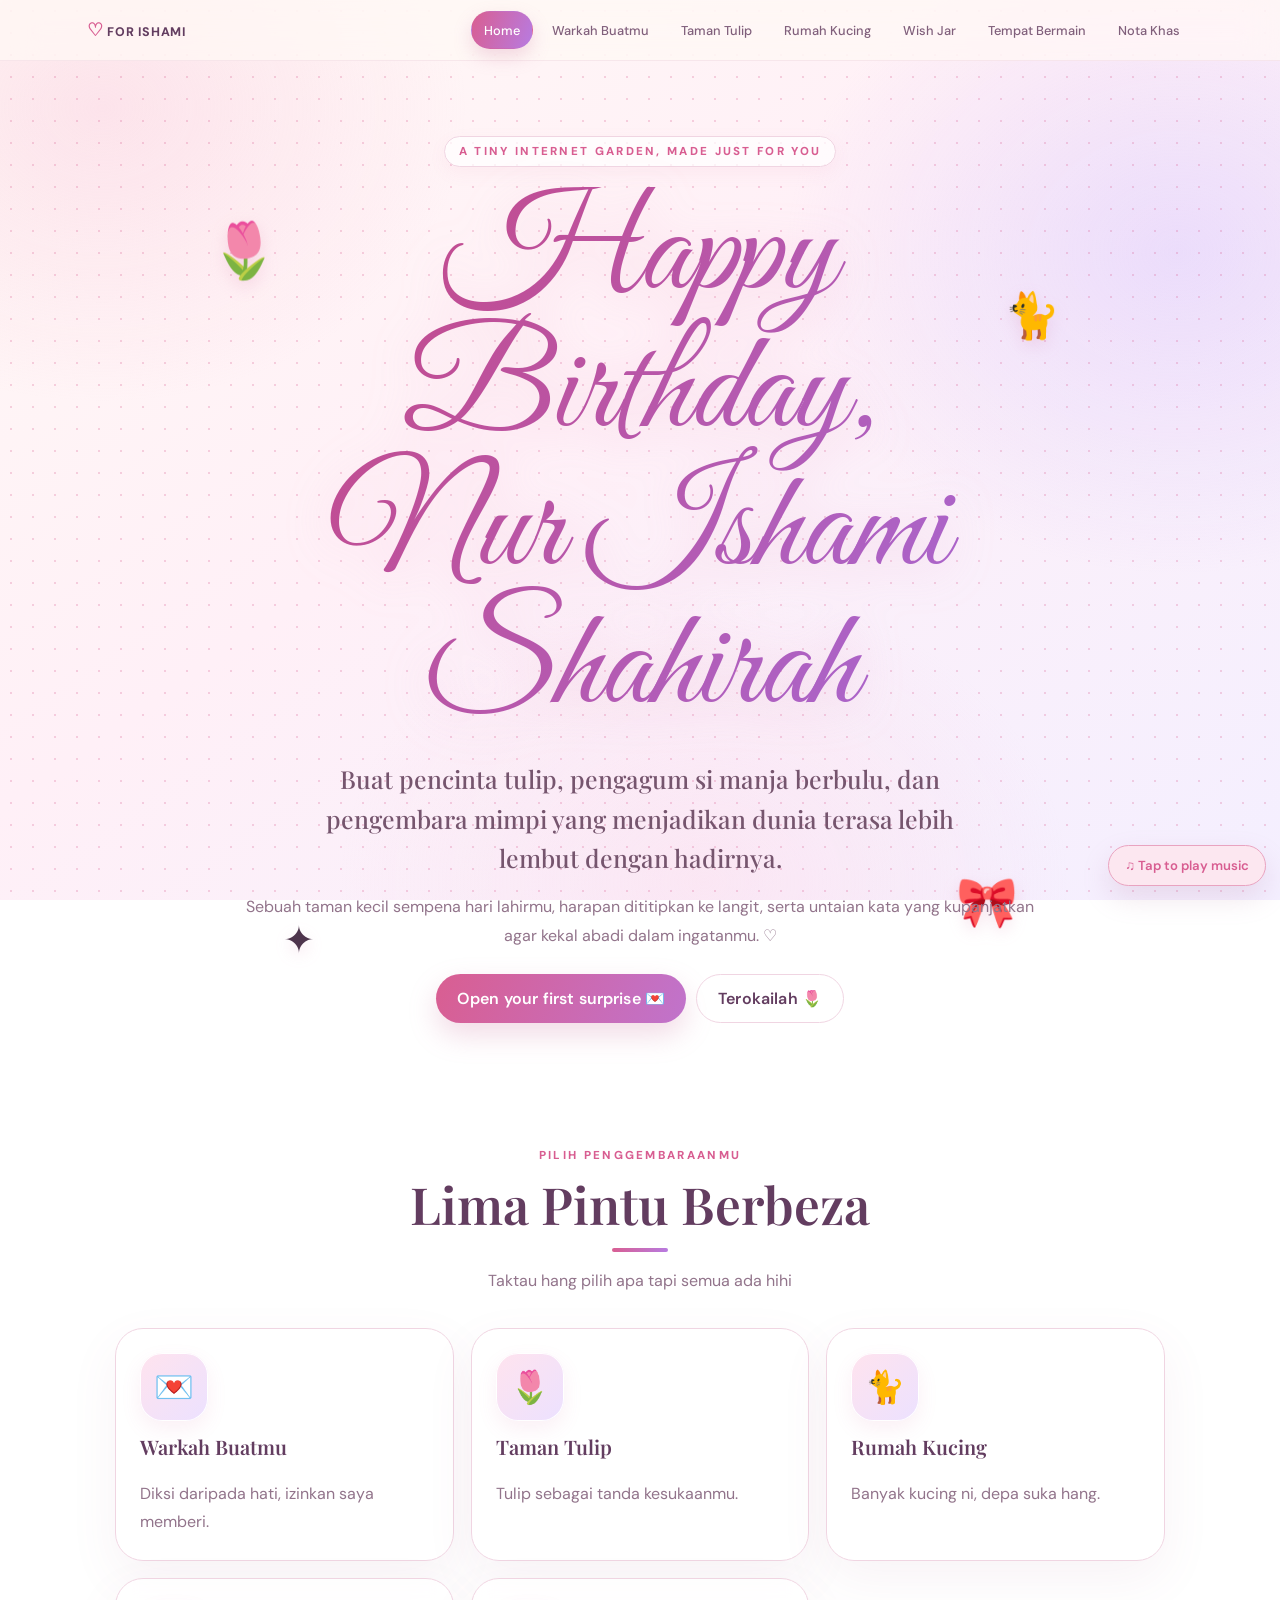
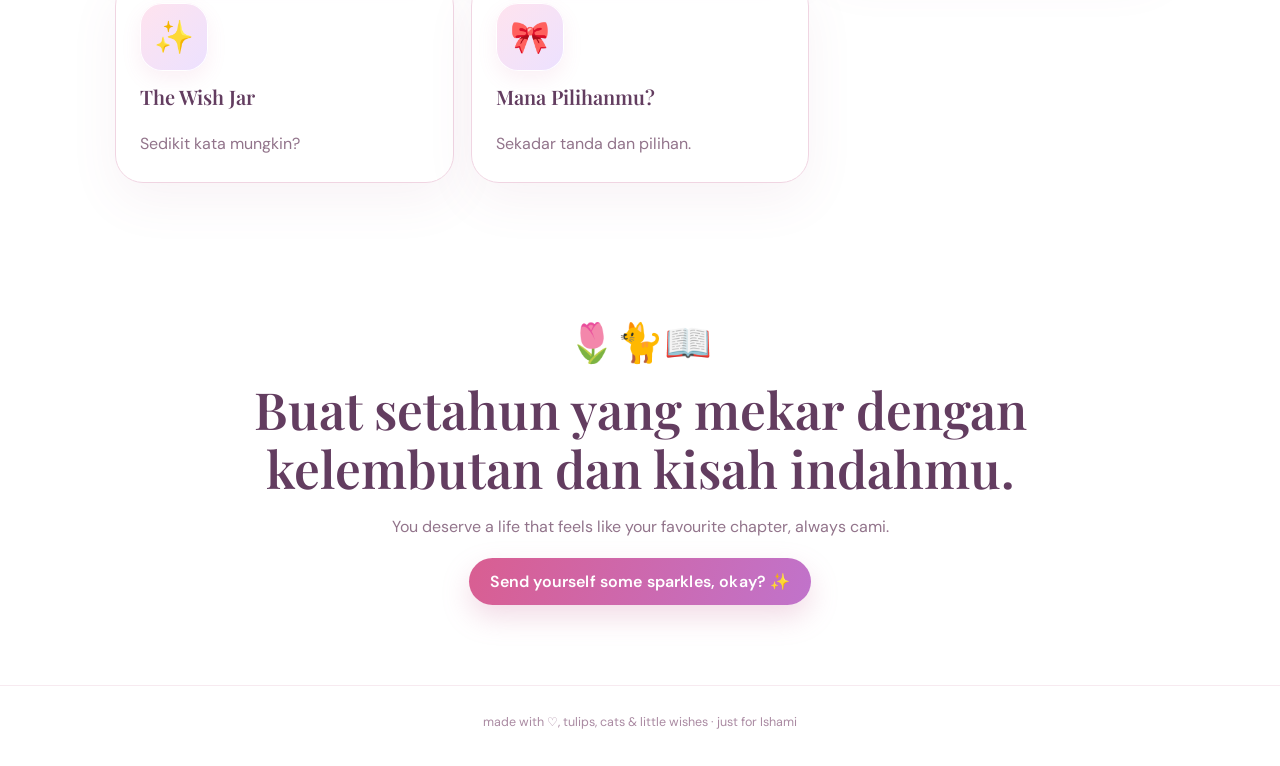
==== commit 8b6a35df: "Add files via upload" ====
--- a/index.html
+++ b/index.html
@@ -1,16 +1,16 @@
 <!doctype html>
-<html lang="en"><head><meta charset="utf-8"><meta name="viewport" content="width=device-width,initial-scale=1"><meta name="theme-color" content="#fff4f8"><meta name="description" content="A cute birthday garden made with tulips, cats, wishes, and love."><title>A Birthday Garden | For Ishami ♡</title><link rel="icon" type="image/svg+xml" href="favicon.svg"><link rel="icon" href="favicon.ico" sizes="any"><link rel="apple-touch-icon" href="apple-touch-icon.png"><script src="lock.js"></script><script src="music.js"></script><link rel="stylesheet" href="style.css"></head><body>
-<div class="topbar"><nav class="nav"><a class="brand" href="index.html"><span>♡</span> for Ishami</a><div class="navlinks"><a class="active" href="index.html">Home</a><a class="" href="letter.html">Love Letter</a><a class="" href="garden.html">Tulip Garden</a><a class="" href="cats.html">Cat Café</a><a class="" href="wishes.html">Wish Jar</a></div></nav></div>
+<html lang="en"><head><meta charset="utf-8"><meta name="viewport" content="width=device-width,initial-scale=1,viewport-fit=cover"><meta name="theme-color" content="#fff4f8"><meta name="description" content="Taman yang indah, seindah namamu."><title>A Birthday Garden | For Ishami ♡</title><link rel="icon" type="image/svg+xml" href="favicon.svg"><link rel="icon" href="favicon.ico" sizes="any"><link rel="apple-touch-icon" href="apple-touch-icon.png"><script src="music.js"></script><link rel="stylesheet" href="style.css"></head><body>
+<div class="topbar"><nav class="nav"><a class="brand" href="index.html"><span>♡</span> for Ishami</a><div class="navlinks"><a class="active" href="index.html" aria-current="page">Home</a><a class="" href="letter.html">Warkah Buatmu</a><a class="" href="garden.html">Taman Tulip</a><a class="" href="cats.html">Rumah Kucing</a><a class="" href="wishes.html">Wish Jar</a><a class="" href="adventure.html">Tempat Bermain</a><a class="" href="messages.html">Nota Khas</a></div></nav></div>
 
 <main>
 <header class="hero wrap"><span class="float f1">🌷</span><span class="float f2">🐈</span><span class="float f3">✦</span><span class="float f4">🎀</span>
-<div class="hero-inner"><div class="eyebrow">a tiny internet garden, made just for you</div><h1>Happy Birthday,<br>Ishami</h1><p class="lead">For a tulip-loving, cat-admiring dreamer who makes the world feel softer.</p><p class="muted">A little birthday universe full of flowers to pick, cats to befriend, wishes to make, and words I hope you'll keep. ♡</p><div class="actions"><a class="btn" href="letter.html">Open your first surprise 💌</a><a class="btn secondary" href="garden.html">Explore your garden 🌷</a></div><div class="countdown" id="countdown"><div class="time-box"><strong id="days">--</strong><span>Days</span></div><div class="time-box"><strong id="hours">--</strong><span>Hours</span></div><div class="time-box"><strong id="mins">--</strong><span>Minutes</span></div><div class="time-box"><strong id="secs">--</strong><span>Seconds</span></div></div><p class="tiny" id="countNote">Counting down to October 23rd ✨</p></div></header>
-<section class="section wrap"><div class="section-head"><div class="kicker">choose your adventure</div><h2>Five little doors, just for you</h2><p class="muted">Wander wherever your birthday heart takes you. There are no wrong turns here.</p></div><div class="grid">
-<a class="card" href="letter.html"><span class="big">💌</span><h3>The Love Letter</h3><p>A note from the heart, with a secret message tucked inside.</p></a>
-<a class="card" href="garden.html"><span class="big">🌷</span><h3>Tulip Garden</h3><p>Pick flowers and grow a tiny garden of birthday wishes.</p></a>
-<a class="card" href="cats.html"><span class="big">🐈</span><h3>Cat Café</h3><p>Meet a few tiny internet cats. They have opinions about you.</p></a>
-<a class="card" href="wishes.html"><span class="big">✨</span><h3>The Wish Jar</h3><p>Shake out a little wish whenever you need one.</p></a>
-<a class="card" href="wishes.html#quiz"><span class="big">🎀</span><h3>Birthday Quiz</h3><p>Answer the most important question in the entire universe.</p></a>
-</div></section><section class="endcap wrap"><div class="end-emoji">🌷🐈📖</div><h2>To a year full of soft things and good stories.</h2><p class="muted">You deserve a life that feels like your favourite chapter.</p><button class="btn" data-burst>Send yourself some sparkles ✨</button></section></main>
+<div class="hero-inner"><div class="eyebrow">a tiny internet garden, made just for you</div><h1>Happy Birthday,<br>Nur Ishami Shahirah</h1><p class="lead">Buat pencinta tulip, pengagum si manja berbulu, dan pengembara mimpi yang menjadikan dunia terasa lebih lembut dengan hadirnya.</p><p class="muted">Sebuah taman kecil sempena hari lahirmu, harapan dititipkan ke langit, serta untaian kata yang kupanjatkan agar kekal abadi dalam ingatanmu. ♡</p><div class="actions"><a class="btn" href="letter.html">Open your first surprise 💌</a><a class="btn secondary" href="garden.html">Terokailah 🌷</a></div></div></header>
+<section class="section wrap"><div class="section-head"><div class="kicker">Pilih Penggembaraanmu</div><h2>Lima Pintu Berbeza</h2><p class="muted">Taktau hang pilih apa tapi semua ada hihi</p></div><div class="grid">
+<a class="card" href="letter.html"><span class="big">💌</span><h3>Warkah Buatmu</h3><p>Diksi daripada hati, izinkan saya memberi.</p></a>
+<a class="card" href="garden.html"><span class="big">🌷</span><h3>Taman Tulip</h3><p>Tulip sebagai tanda kesukaanmu.</p></a>
+<a class="card" href="cats.html"><span class="big">🐈</span><h3>Rumah Kucing</h3><p>Banyak kucing ni, depa suka hang.</p></a>
+<a class="card" href="wishes.html"><span class="big">✨</span><h3>The Wish Jar</h3><p>Sedikit kata mungkin?</p></a>
+<a class="card" href="wishes.html#quiz"><span class="big">🎀</span><h3>Mana Pilihanmu?</h3><p>Sekadar tanda dan pilihan.</p></a>
+</div></section><section class="endcap wrap"><div class="end-emoji">🌷🐈📖</div><h2>Buat setahun yang mekar dengan kelembutan dan kisah indahmu.</h2><p class="muted">You deserve a life that feels like your favourite chapter, always cami.</p><button class="btn" data-burst>Send yourself some sparkles, okay? ✨</button></section></main>
 <footer class="footer">made with ♡, tulips, cats & little wishes · just for Ishami</footer>
 <script src="script.js"></script></body></html>
--- a/style.css
+++ b/style.css
@@ -77,3 +77,29 @@
 .music-fab[aria-pressed=true]{background:var(--grad);color:#fff;border-color:transparent}
 .music-fab.waiting{animation:pulse 1.6s ease-in-out infinite;background:#fce7f0;border-color:#e9a3c0;color:var(--rose)}
 @keyframes pulse{0%,100%{transform:scale(1)}50%{transform:scale(1.07)}}
+
+
+/* New birthday pages: real-flower photography, next-read shelf, private notes, and trail journal */
+.tulip-photo-wrap{position:relative;overflow:hidden;border-radius:22px;margin:24px 0 28px;box-shadow:0 14px 38px #9c5b8220;max-height:370px}
+.tulip-photo{display:block;width:100%;height:clamp(220px,38vw,370px);object-fit:cover}
+.photo-note{position:absolute;left:16px;bottom:16px;padding:10px 14px;border-radius:999px;background:#fffdf0e8;color:#80536e;font:italic 1rem "Playfair Display",serif}
+.next-read-panel{max-width:820px}.book-hero{display:flex;align-items:center;gap:24px}.book-stack{display:flex;align-items:center;font-size:3rem;min-width:120px}.book-stack span{display:inline-block;margin-left:-12px;filter:drop-shadow(0 8px 8px #9c5b8220)}.book-stack span:first-child{margin-left:0;transform:rotate(-10deg)}.book-stack span:nth-child(2){transform:translateY(-8px)}.book-stack span:nth-child(3){transform:rotate(9deg)}
+.next-read-form{display:grid;gap:10px}.next-read-form label,.private-note-panel label,.panel label[for="trailNote"]{font-weight:700;color:var(--plum);margin-top:7px}.next-read-form input,.next-read-form textarea,.private-note-panel textarea,.panel textarea{width:100%;border:1px solid var(--line);background:#fffefa;border-radius:14px;padding:13px 15px;color:var(--ink);outline:none}.next-read-form input:focus,.next-read-form textarea:focus,.private-note-panel textarea:focus,.panel textarea:focus{border-color:#d85d91;box-shadow:0 0 0 3px #d85d911c}
+.private-note-panel{max-width:780px}.private-note-icon{text-align:center;font-size:3rem;margin-bottom:15px}.privacy-note{line-height:1.7;margin-top:25px;padding:14px 16px;border-radius:14px;background:#fff7ed;border:1px solid #f2dfca;color:#8a6d5d}.sealed-note{margin-top:24px;border:1px dashed #d85d91;border-radius:18px;padding:20px;background:#fff8fc}.sealed-note p{white-space:pre-wrap;line-height:1.9;margin-bottom:0}
+.trail-choice{width:100%;text-align:left;color:inherit;border:1px solid var(--line);font:inherit;cursor:pointer}.trail-choice.chosen{border-color:var(--rose);background:#fff3f8;box-shadow:0 0 0 3px #d85d9118}.trail-output{margin-top:18px;text-align:center;line-height:1.8}.trail-moods{grid-template-columns:repeat(3,minmax(0,1fr))}
+@media(max-width:700px){.book-hero{align-items:flex-start;gap:12px;flex-direction:column}.book-stack{font-size:2.4rem}.trail-moods{grid-template-columns:1fr}.nav{align-items:flex-start;flex-direction:column}.navlinks{justify-content:flex-start}.navlinks a{padding:8px 10px}}
+
+
+/* Final polish: stable navigation, readable tap targets, and gentler transitions */
+html { scroll-padding-top: 88px; }
+body { -webkit-font-smoothing: antialiased; text-rendering: optimizeLegibility; }
+img { max-width: 100%; }
+.navlinks a { display: inline-flex; align-items: center; justify-content: center; min-height: 38px; }
+.navlinks { min-width: 0; }
+@media (max-width: 760px) {
+  .nav { gap: 8px; }
+  .navlinks { overscroll-behavior-x: contain; -webkit-overflow-scrolling: touch; }
+  .navlinks a { min-height: 40px; }
+  .wrap { width: min(1050px, calc(100% - 28px)); }
+}
+@media (prefers-reduced-motion: reduce) { html { scroll-behavior: auto; } }
